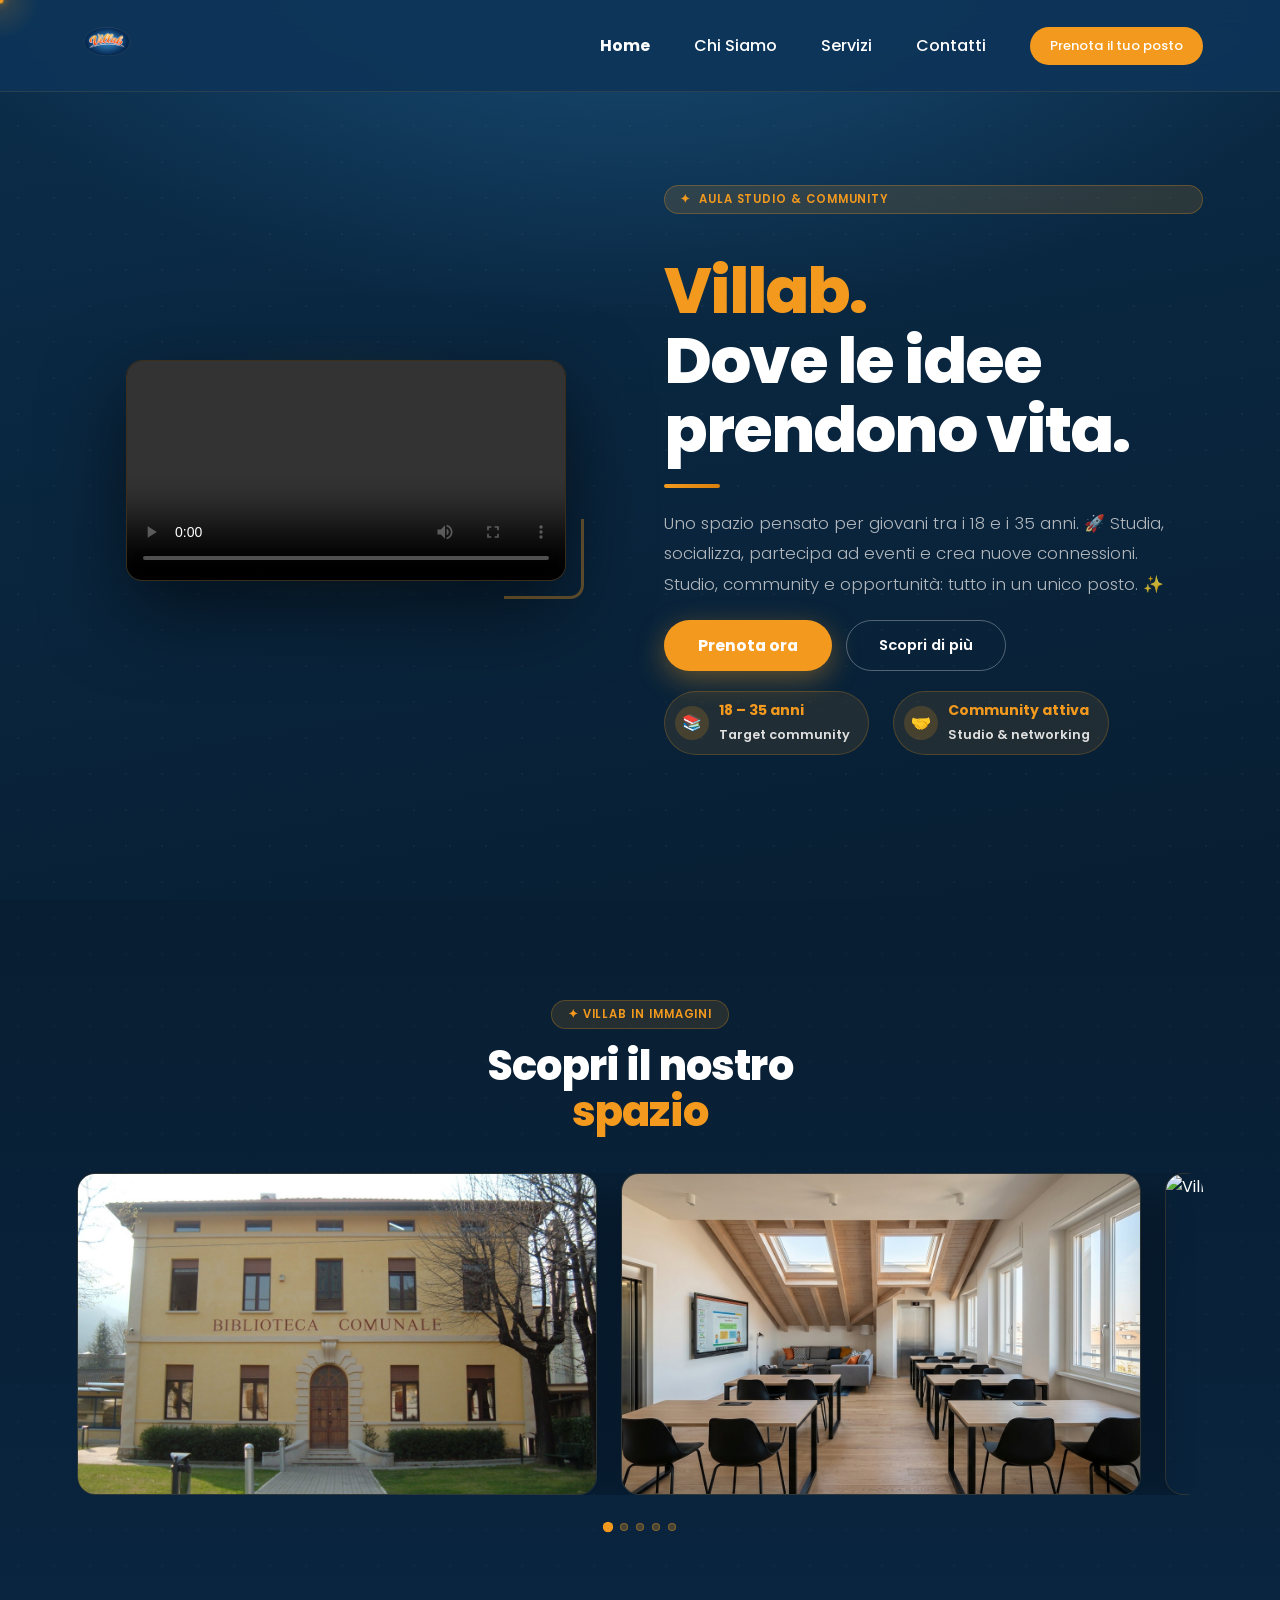
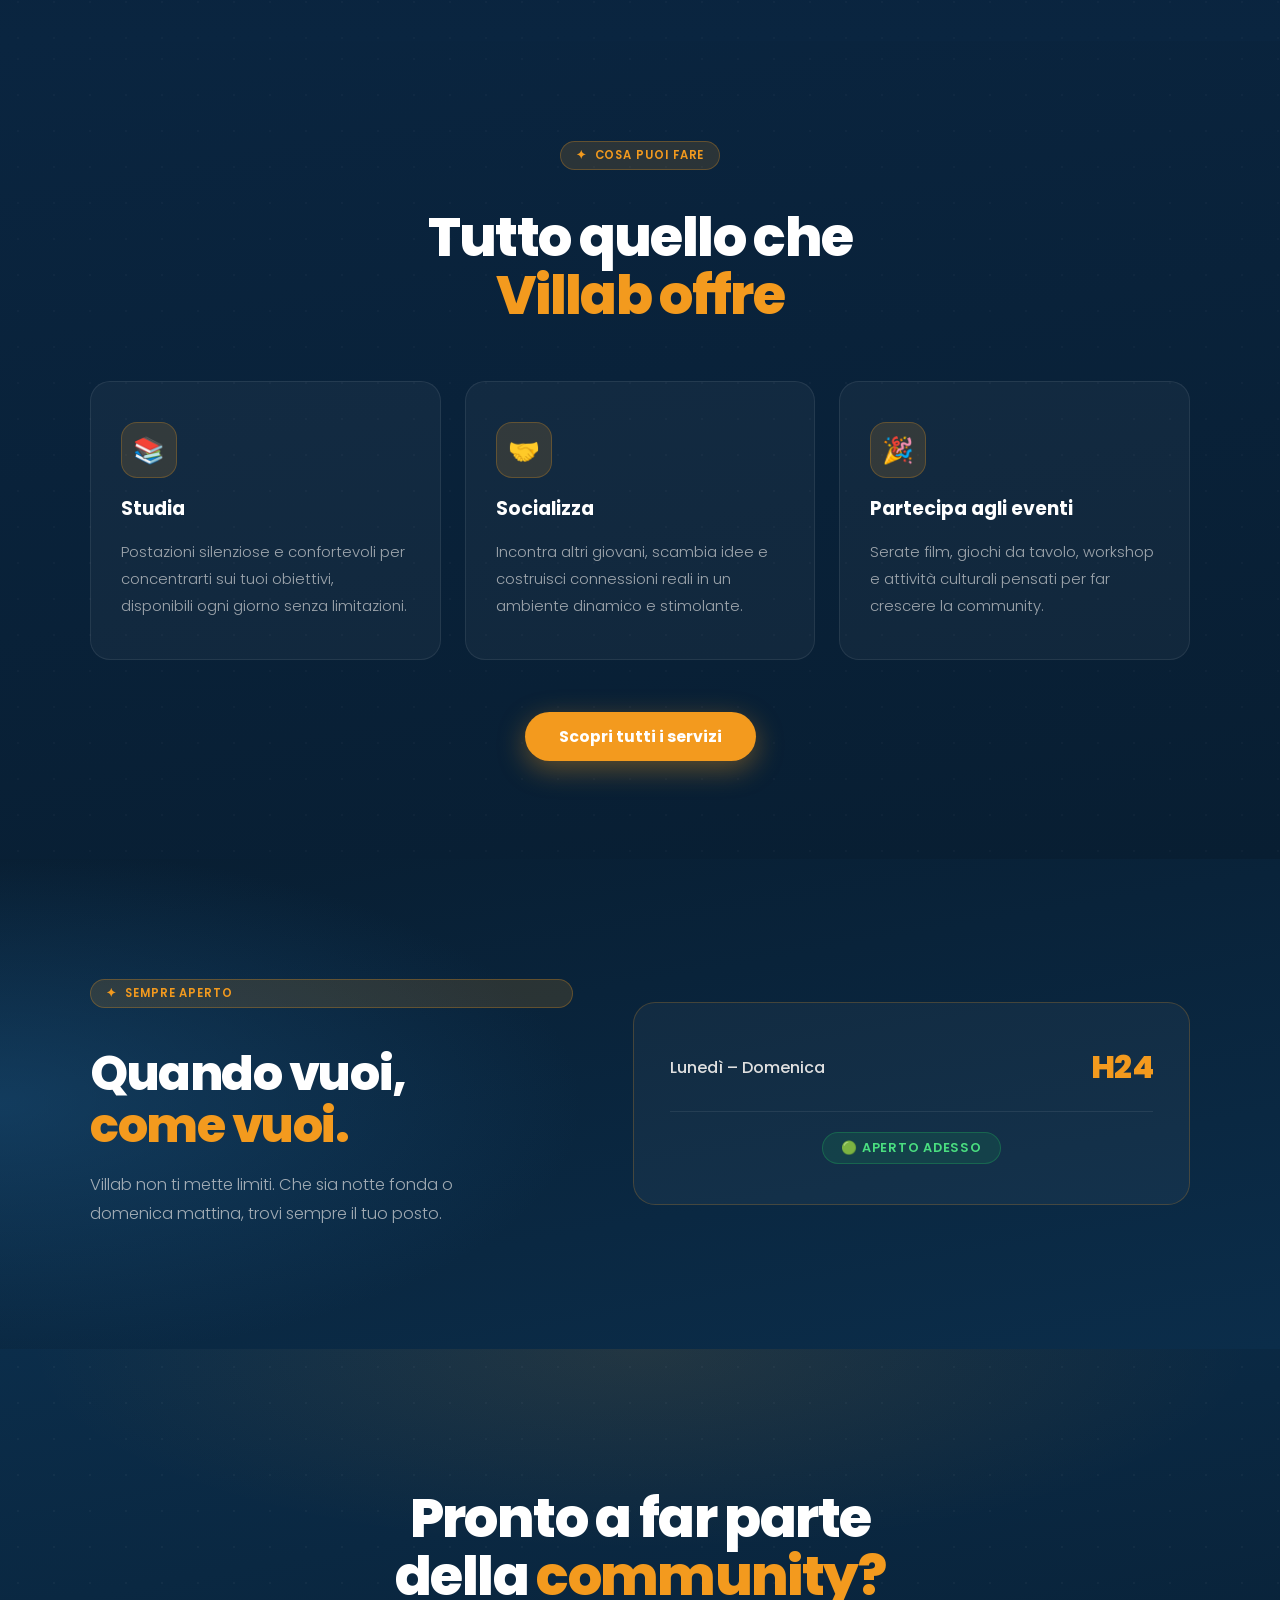
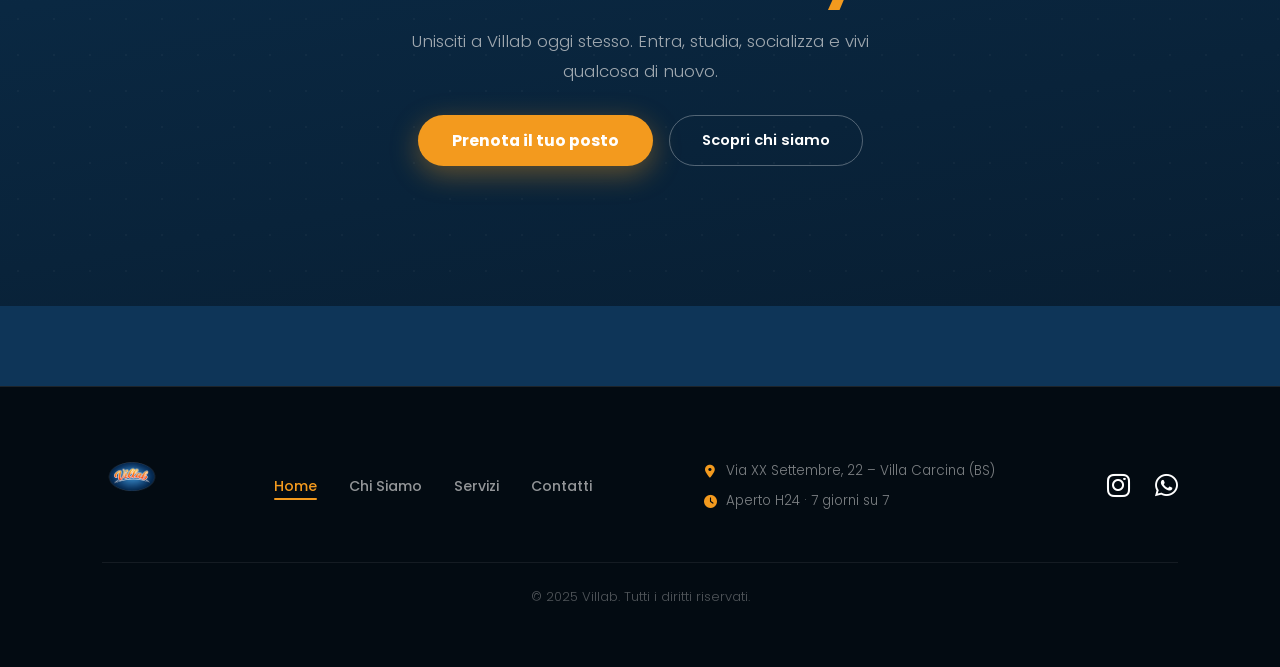
==== Index.html @ 6ddb0825 "Add files via upload" ====
<!DOCTYPE html>
<html lang="it">
<head>
  <meta charset="UTF-8" />
  <meta name="viewport" content="width=device-width, initial-scale=1.0" />
  <title>Villab – Dove le idee prendono vita</title>
  <link rel="preconnect" href="https://fonts.googleapis.com" />
  <link rel="preconnect" href="https://fonts.gstatic.com" crossorigin />
  <link href="https://fonts.googleapis.com/css2?family=Poppins:wght@300;400;500;600;700;800&display=swap" rel="stylesheet" />
  <link rel="icon" type="image/png" href="images/logo.png" />
  <link rel="stylesheet" href="css/styleWeb.css">
  <link rel="stylesheet" href="https://cdnjs.cloudflare.com/ajax/libs/font-awesome/6.5.0/css/all.min.css" />
</head>

<body>
  <!-- Cursore personalizzato -->
  <div class="cursor-ring" id="cursorRing"></div>
  <div class="cursor-dot" id="cursorDot"></div>

  <!-- ========== NAVIGAZIONE ========== -->
  <nav>
    <a href="#">
      <img src="images/logo.png" alt="Villab Logo" class="nav-logo" />
    </a>

    <!-- Hamburger (mobile) -->
    <button class="hamburger" id="hamburger" aria-label="Apri menu">
      <span></span>
      <span></span>
      <span></span>
    </button>

    <!-- Menu desktop + mobile -->
    <div class="nav-menu" id="nav-menu">
      <a href="IndexHome.html" class="nav-active">Home</a>
      <a href="chiSiamoWeb.html">Chi Siamo</a>
      <a href="serviziWeb.html">Servizi</a>
      <a href="ContattiWeb.html">Contatti</a>
      <a href="ContattiWeb.html" class="nav-cta">Prenota il tuo posto</a>
    </div>
  </nav>

  <!-- ========== HERO SPLIT 50/50 ========== -->
  <section class="hero-split">
    <!-- Sfondo -->
    <div class="hero-split-bg"></div>
    <div class="hero-split-dots"></div>

    <!-- Colonna SINISTRA – Video Avatar -->
    <div class="hero-col-img">
      <div class="avatar-wrap">
        <video
          src="video/avatar-quasi-definitivo.mp4"
          autoplay
          loop
          playsinline
          controls
          aria-label="Video avatar Villab"
          style="max-height: 420px; width: 100%; object-fit: contain; border-radius: 16px;"
        ></video>
      </div>
    </div>

    <!-- Colonna DESTRA – Testo -->
    <div class="hero-col-text">

      <!-- Badge -->
      <span class="hero-badge">
        <span>✦</span> Aula Studio &amp; Community
      </span>

      <!-- Titolo -->
      <h1><em>Villab.</em><br>Dove le idee<br>prendono vita.</h1>

      <!-- Divider arancione -->
      <div class="divider"></div>

      <!-- Testo descrittivo -->
      <p class="hero-desc">
        Uno spazio pensato per giovani tra i 18 e i 35 anni. 🚀 Studia, socializza, partecipa ad eventi e crea nuove connessioni. Studio, community e opportunità: tutto in un unico posto. ✨
      </p>

      <!-- CTA Buttons -->
      <div class="hero-btns">
        <a href="ContattiWeb.html" class="btn-main">Prenota ora</a>
        <a href="chiSiamoWeb.html" class="btn-ghost">Scopri di più</a>
      </div>

      <!-- Pillole statistiche -->
      <div class="hero-stats">
        <div class="stat-pill">
          <div class="sp-icon">📚</div>
          <div>
            <strong>18 – 35 anni</strong>
            <span>Target community</span>
          </div>
        </div>
        <div class="stat-pill">
          <div class="sp-icon">🤝</div>
          <div>
            <strong>Community attiva</strong>
            <span>Studio &amp; networking</span>
          </div>
        </div>
      </div>

    </div><!-- /hero-col-text -->
  </section>

  <!-- ========== CAROSELLO IMMAGINI ========== -->
  <section class="carousel-section" id="carousel-section">
    <div class="carousel-label">
      <span>✦ Villab in immagini</span>
      <h2>Scopri il nostro<br><em>spazio</em></h2>
    </div>

    <div class="carousel-viewport" id="carouselViewport">
      <div class="carousel-track" id="carouselTrack">
        <!-- Le slide vengono duplicate via JS per lo scroll infinito -->
        <div class="carousel-slide"><img src="images/Home1.jpg" alt="Villab – spazio 1" /></div>
        <div class="carousel-slide"><img src="images/Home2.png" alt="Villab – spazio 2" /></div>
        <div class="carousel-slide"><img src="images/home3.png" alt="Villab – spazio 3" /></div>
        <div class="carousel-slide"><img src="images/ChiSiamo2.png" alt="Villab – community" /></div>
        <div class="carousel-slide"><img src="images/ChiSiamo3.png" alt="Villab – accesso" /></div>
      </div>
    </div>

    <div class="carousel-dots" id="carouselDots"></div>
  </section>

  <!-- ========== SERVIZI PREVIEW ========== -->
  <section class="services-section" id="servizi">
    <div class="services-bg"></div>
    <div class="services-dots"></div>

    <div class="services-inner">

      <div class="services-header reveal">
        <span class="hero-badge"><span>✦</span> Cosa puoi fare</span>
        <h2>Tutto quello che<br><em>Villab offre</em></h2>
      </div>

      <div class="services-grid">

        <div class="service-card reveal">
          <div class="sc-icon">📚</div>
          <h3>Studia</h3>
          <p>Postazioni silenziose e confortevoli per concentrarti sui tuoi obiettivi, disponibili ogni giorno senza limitazioni.</p>
        </div>

        <div class="service-card reveal">
          <div class="sc-icon">🤝</div>
          <h3>Socializza</h3>
          <p>Incontra altri giovani, scambia idee e costruisci connessioni reali in un ambiente dinamico e stimolante.</p>
        </div>

        <div class="service-card reveal">
          <div class="sc-icon">🎉</div>
          <h3>Partecipa agli eventi</h3>
          <p>Serate film, giochi da tavolo, workshop e attività culturali pensati per far crescere la community.</p>
        </div>

      </div>

      <div class="services-cta reveal">
        <a href="serviziWeb.html" class="btn-main">Scopri tutti i servizi</a>
      </div>

    </div>
  </section>

  <!-- ========== ORARI ========== -->
  <section class="orari-section" id="orari">
    <div class="orari-bg"></div>
    <div class="orari-inner">

      <div class="orari-text reveal">
        <span class="hero-badge"><span>✦</span> Sempre aperto</span>
        <h2>Quando vuoi,<br><em>come vuoi.</em></h2>
        <p>Villab non ti mette limiti. Che sia notte fonda o domenica mattina, trovi sempre il tuo posto.</p>
      </div>

      <div class="orari-card reveal">
        <div class="orari-row">
          <span class="orari-day">Lunedì – Domenica</span>
          <span class="orari-time">H24</span>
        </div>
        <div class="orari-divider"></div>
        <div class="orari-badge-wrap">
          <span class="orari-open-badge">🟢 Aperto adesso</span>
        </div>
      </div>

    </div>
  </section>

  <!-- ========== CTA CENTRALE ========== -->
  <section class="cta-section">
    <div class="cta-bg"></div>
    <div class="cta-dots"></div>
    <div class="cta-inner reveal">
      <h2>Pronto a far parte<br>della <em>community?</em></h2>
      <p>Unisciti a Villab oggi stesso. Entra, studia, socializza e vivi qualcosa di nuovo.</p>
      <div class="cta-btns">
        <a href="ContattiWeb.html" class="btn-main">Prenota il tuo posto</a>
        <a href="chiSiamoWeb.html" class="btn-ghost">Scopri chi siamo</a>
      </div>
    </div>
  </section>

  <!-- ========== FOOTER ========== -->
  <footer>
    <div class="footer-container">
      <a href="IndexHome.html">
        <img src="images/logo.png" alt="Villab Logo" class="footer-logo" />
      </a>

      <div class="footer-nav">
        <a href="IndexHome.html" class="footer-nav-active">Home</a>
        <a href="chiSiamoWeb.html">Chi Siamo</a>
        <a href="ServiziWeb.html">Servizi</a>
        <a href="ContattiWeb.html">Contatti</a>
      </div>

      <div class="footer-info">
        <div class="footer-info-item">
          <i class="fas fa-map-marker-alt"></i>
          <span>Via XX Settembre, 22 – Villa Carcina (BS)</span>
        </div>
        <div class="footer-info-item">
          <i class="fas fa-clock"></i>
          <span>Aperto H24 · 7 giorni su 7</span>
        </div>
      </div>

      <div class="footer-icons">
        <a href="https://www.instagram.com/villab_villacarcina?utm_source=ig_web_button_share_sheet&igsh=ZDNlZDc0MzIxNw==" target="_blank" rel="noopener" aria-label="Seguici su Instagram">
          <i class="fab fa-instagram"></i>
        </a>
        <a href="https://wa.me/393206966688" target="_blank" rel="noopener" aria-label="Scrivici su WhatsApp">
          <i class="fab fa-whatsapp"></i>
        </a>
      </div>
    </div>

    <div class="footer-bottom">
      <p>© 2025 Villab. Tutti i diritti riservati.</p>
    </div>
  </footer>

  <!-- ========== SCRIPTS ========== -->
  <script>
    /* ---- Hamburger ---- */
    const hamburger = document.getElementById('hamburger');
    const navMenu   = document.getElementById('nav-menu');

    hamburger.addEventListener('click', () => {
      hamburger.classList.toggle('open');
      navMenu.classList.toggle('open');
    });

    navMenu.querySelectorAll('a').forEach(link => {
      link.addEventListener('click', () => {
        hamburger.classList.remove('open');
        navMenu.classList.remove('open');
      });
    });

    /* ---- Carosello automatico (scroll infinito) ---- */
    (function () {
      const track     = document.getElementById('carouselTrack');
      const viewport  = document.getElementById('carouselViewport');
      const dotsWrap  = document.getElementById('carouselDots');

      const origSlides = Array.from(track.children);
      const total      = origSlides.length;
      const GAP        = 24; // px, deve corrispondere al gap CSS

      /* Crea i dot originali */
      origSlides.forEach((_, i) => {
        const d = document.createElement('button');
        d.className = 'carousel-dot' + (i === 0 ? ' active' : '');
        d.setAttribute('aria-label', 'Vai alla slide ' + (i + 1));
        d.addEventListener('click', () => goTo(i));
        dotsWrap.appendChild(d);
      });

      /* Duplica le slide (clone) per loop infinito */
      origSlides.forEach(s => {
        const clone = s.cloneNode(true);
        clone.setAttribute('aria-hidden', 'true');
        track.appendChild(clone);
      });

      let slideW      = 0;
      let currentIdx  = 0;
      let offset      = 0;
      let autoTimer   = null;
      let isTransitioning = false;

      function measureSlide() {
        slideW = origSlides[0].offsetWidth + GAP;
      }

      function updateDots(idx) {
        dotsWrap.querySelectorAll('.carousel-dot').forEach((d, i) => {
          d.classList.toggle('active', i === idx % total);
        });
      }

      function goTo(idx, animate = true) {
        if (isTransitioning) return;
        currentIdx = idx;
        offset     = currentIdx * slideW;

        if (animate) {
          isTransitioning = true;
          track.style.transition = 'transform .55s cubic-bezier(.4,0,.2,1)';
        } else {
          track.style.transition = 'none';
        }

        track.style.transform = `translateX(-${offset}px)`;
        updateDots(currentIdx);
      }

      track.addEventListener('transitionend', () => {
        isTransitioning = false;
        /* Se siamo oltre le slide originali → torna all'inizio senza animazione */
        if (currentIdx >= total) {
          currentIdx = currentIdx % total;
          goTo(currentIdx, false);
        }
      });

      function next() {
        goTo(currentIdx + 1);
      }

      function startAuto() {
        clearInterval(autoTimer);
        autoTimer = setInterval(next, 3200);
      }

      /* Pausa al hover */
      viewport.addEventListener('mouseenter', () => clearInterval(autoTimer));
      viewport.addEventListener('mouseleave', startAuto);

      /* Touch swipe */
      let touchStartX = 0;
      viewport.addEventListener('touchstart', e => { touchStartX = e.touches[0].clientX; }, { passive: true });
      viewport.addEventListener('touchend',   e => {
        const dx = e.changedTouches[0].clientX - touchStartX;
        if (Math.abs(dx) > 40) dx < 0 ? next() : goTo(Math.max(0, currentIdx - 1));
        startAuto();
      });

      /* Init */
      function init() {
        measureSlide();
        goTo(0, false);
        startAuto();
      }

      window.addEventListener('resize', () => { measureSlide(); goTo(currentIdx, false); });
      window.addEventListener('load', init);
    })();
    /* ---- Scroll Reveal ---- */
    (function () {
      const revealEls = document.querySelectorAll('.reveal');
      const observer  = new IntersectionObserver((entries) => {
        entries.forEach(e => {
          if (e.isIntersecting) {
            e.target.classList.add('revealed');
            observer.unobserve(e.target);
          }
        });
      }, { threshold: 0.12 });
      revealEls.forEach(el => observer.observe(el));
    })();
  </script>

  <script>
    /* ---- Cursore Spotlight ---- */
    (function () {
      const ring = document.getElementById('cursorRing');
      const dot  = document.getElementById('cursorDot');
      if (!ring || !dot) return;
      let mouseX = 0, mouseY = 0;
      let ringX  = 0, ringY  = 0;
      /* Il punto segue istantaneamente, l'alone segue con inerzia */
      document.addEventListener('mousemove', function(e) {
        mouseX = e.clientX;
        mouseY = e.clientY;
        dot.style.left = mouseX + 'px';
        dot.style.top  = mouseY + 'px';
      });
      /* Velocità bassa (0.07) = alone molto morbido e cinematografico */
      function animateRing() {
        ringX += (mouseX - ringX) * 0.07;
        ringY += (mouseY - ringY) * 0.07;
        ring.style.left = ringX + 'px';
        ring.style.top  = ringY + 'px';
        requestAnimationFrame(animateRing);
      }
      animateRing();
      /* Hover su elementi interattivi */
      var hoverEls = document.querySelectorAll('a, button, .btn-main, .btn-ghost, .service-card, .stat-pill, .ct-faq-btn, .sv-item-card, .cs-card, .orari-card, .ct-channel-card');
      hoverEls.forEach(function(el) {
        el.addEventListener('mouseenter', function() {
          ring.classList.add('is-hovering');
          dot.classList.add('is-hovering');
        });
        el.addEventListener('mouseleave', function() {
          ring.classList.remove('is-hovering');
          dot.classList.remove('is-hovering');
        });
      });
    })();
  </script>
</body>
</html>
---- css/styleWeb.css ----
/* ================================================================== */
/* VILLAB – CSS COMPLETO                                              */
/* Contiene: style_ai2.css (base) + stili Hero Split Home Page        */
/* ================================================================== */


/* ================================================================== */
/* 1. VARIABILI & RESET                                               */
/* ================================================================== */

:root {
  --primary-blue:       #0E3558;
  --light-blue:         #1E5A89;
  --villab-orange:      #F39A1E;
  --villab-orange-dark: #D97F0D;
  --white:              #ffffff;
  --text-gray:          #e0e0e0;
}

*, *::before, *::after {
  box-sizing: border-box;
  margin: 0;
  padding: 0;
}

a,
a:link,
a:visited,
a:hover,
a:active,
a:focus {
  color: inherit;
  text-decoration: none;
}

html {
  scroll-behavior: smooth;
}

body {
  font-family: "Poppins", sans-serif;
  background: var(--primary-blue);
  color: var(--white);
  overflow-x: hidden;
}


/* ================================================================== */
/* 2. NAVIGAZIONE                                                      */
/* ================================================================== */

nav {
  position: fixed;
  top: 0;
  left: 0;
  right: 0;
  z-index: 100;
  display: flex;
  align-items: center;
  justify-content: space-between;
  padding: 12px 6%;
  background: rgba(14, 53, 88, 0.92);
  backdrop-filter: blur(16px);
  border-bottom: 1px solid rgba(243, 154, 30, 0.12);
}

.nav-logo {
  height: 60px;
  object-fit: contain;
}

/* Menu (desktop) */
.nav-menu {
  display: flex;
  gap: 44px;
  align-items: center;
}

.nav-menu a,
.nav-menu a:link,
.nav-menu a:visited,
.nav-menu a:hover,
.nav-menu a:active,
.nav-menu a:focus {
  text-decoration: none !important;
  color: #ffffff !important;
  font-weight: 500;
}

.nav-cta {
  background: var(--villab-orange);
  color: var(--primary-blue);
  font-family: "Poppins", sans-serif;
  font-weight: 700;
  font-size: .82rem;
  padding: 9px 20px;
  border-radius: 50px;
  text-decoration: none;
  transition: background .2s, transform .2s;
}

.nav-cta:hover {
  background: var(--villab-orange-dark);
  transform: translateY(-1px);
}

/* Hamburger button (nascosto su desktop) */
.hamburger {
  display: none;
  background: none;
  border: none;
  cursor: pointer;
  flex-direction: column;
  gap: 5px;
  padding: 0;
}

.hamburger span {
  width: 26px;
  height: 3px;
  background: white;
  border-radius: 2px;
  transition: transform 0.3s, opacity 0.3s;
}


/* ================================================================== */
/* 3. HERO – VERSIONE ORIGINALE (centrata, usata in altre pagine)     */
/* ================================================================== */

.hero {
  min-height: 100vh;
  display: flex;
  flex-direction: column;
  align-items: center;
  justify-content: center;
  text-align: center;
  padding: 100px 6% 60px;
  position: relative;
  overflow: hidden;
}

.hero-bg {
  position: absolute;
  inset: 0;
  background:
    radial-gradient(ellipse 90% 70% at 50% -10%, rgba(30, 90, 137, 0.8) 0%, transparent 65%),
    linear-gradient(170deg, #0b2d4a 0%, #081e32 100%);
  z-index: 0;
}

.hero-dots {
  position: absolute;
  inset: 0;
  background-image: radial-gradient(rgba(255, 255, 255, 0.03) 1px, transparent 1px);
  background-size: 36px 36px;
  z-index: 0;
}

.hero-content {
  position: relative;
  z-index: 2;
  max-width: 820px;
  width: 100%;
}

.logo-hero {
  width: 150px;
  height: 150px;
  object-fit: contain;
  margin-bottom: 28px;
  filter: drop-shadow(0 6px 24px rgba(243, 154, 30, 0.5));
  animation: logoPop .7s cubic-bezier(.34, 1.56, .64, 1) both;
}

@keyframes logoPop {
  from { opacity: 0; transform: scale(0.7) translateY(16px); }
  to   { opacity: 1; transform: scale(1) translateY(0); }
}

.hero-badge {
  display: inline-flex;
  align-items: center;
  gap: 8px;
  background: rgba(243, 154, 30, 0.14);
  border: 1px solid rgba(243, 154, 30, 0.28);
  color: var(--villab-orange);
  font-size: .72rem;
  font-weight: 600;
  padding: 5px 15px;
  border-radius: 50px;
  margin-bottom: 22px;
  letter-spacing: .08em;
  text-transform: uppercase;
  animation: fadeUp .6s ease .15s both;
}

.hero h1 {
  font-family: "Poppins", sans-serif;
  font-size: clamp(2.2rem, 5.5vw, 4rem);
  font-weight: 800;
  line-height: 1.1;
  margin-bottom: 18px;
  animation: fadeUp .6s ease .25s both;
  letter-spacing: -.02em;
}

.hero h1 em {
  font-style: normal;
  color: var(--villab-orange);
}

.hero-sub {
  font-size: clamp(.92rem, 1.8vw, 1.15rem);
  color: var(--text-gray);
  margin-bottom: 12px;
  font-weight: 300;
  animation: fadeUp .6s ease .35s both;
}

.hero-desc {
  font-size: .95rem;
  color: rgba(224, 224, 224, 0.68);
  max-width: 500px;
  margin: 0 auto 32px;
  line-height: 1.78;
  animation: fadeUp .6s ease .45s both;
}

.hero-btns {
  display: flex;
  gap: 14px;
  justify-content: center;
  flex-wrap: wrap;
  margin-bottom: 40px;
  animation: fadeUp .6s ease .55s both;
}

.hero-img-wrap {
  position: relative;
  z-index: 2;
  width: 100%;
  max-width: 420px;
  margin: 40px auto 0;
  animation: fadeUp .6s ease .65s both;
}

.hero-img-wrap img {
  width: 70%;
  max-width: 480px;
  display: block;
  margin: 0 auto;
  border-radius: 18px;
  box-shadow: 0 24px 70px rgba(0, 0, 0, 0.55);
  border: 1px solid rgba(243, 154, 30, 0.18);
}

.hero-img-glow {
  position: absolute;
  inset: -24px;
  background: radial-gradient(ellipse at center, rgba(243, 154, 30, 0.15) 0%, transparent 70%);
  border-radius: 30px;
  z-index: -1;
}


/* ================================================================== */
/* 4. HERO SPLIT 50/50 – HOME PAGE                                    */
/* ================================================================== */

.hero-split {
  min-height: 100vh;
  display: flex;
  align-items: center;
  padding: 100px 6% 60px;
  position: relative;
  overflow: hidden;
  gap: 48px;
}

/* Sfondo */
.hero-split-bg {
  position: absolute;
  inset: 0;
  background:
    radial-gradient(ellipse 90% 70% at 50% -10%, rgba(30, 90, 137, 0.8) 0%, transparent 65%),
    linear-gradient(170deg, #0b2d4a 0%, #081e32 100%);
  z-index: 0;
}

.hero-split-dots {
  position: absolute;
  inset: 0;
  background-image: radial-gradient(rgba(255, 255, 255, 0.03) 1px, transparent 1px);
  background-size: 36px 36px;
  z-index: 0;
}

/* ---- Colonna immagine (sinistra) ---- */
.hero-col-img {
  position: relative;
  z-index: 2;
  flex: 1 1 0;
  display: flex;
  align-items: center;
  justify-content: center;
  animation: fadeUp .7s ease .2s both;
}

.hero-col-img-inner {
  position: relative;
  width: 100%;
  max-width: 440px;
}

.hero-col-img-inner img {
  width: 100%;
  border-radius: 22px;
  box-shadow: 0 28px 80px rgba(0, 0, 0, 0.55);
  border: 1px solid rgba(243, 154, 30, 0.2);
  display: block;
}

/* Alone arancione dietro l'immagine */
.hero-col-img-inner::before {
  content: "";
  position: absolute;
  inset: -30px;
  background: radial-gradient(ellipse at center, rgba(243, 154, 30, 0.13) 0%, transparent 70%);
  border-radius: 40px;
  z-index: -1;
}

/* Decorazione geometrica angolo */
.hero-col-img-inner::after {
  content: "";
  position: absolute;
  bottom: -18px;
  right: -18px;
  width: 80px;
  height: 80px;
  border-right: 3px solid rgba(243, 154, 30, 0.35);
  border-bottom: 3px solid rgba(243, 154, 30, 0.35);
  border-radius: 0 0 14px 0;
}

/* ---- Colonna testo (destra) ---- */
.hero-col-text {
  position: relative;
  z-index: 2;
  flex: 1 1 0;
  display: flex;
  flex-direction: column;
  justify-content: center;
  gap: 20px;
}

.hero-col-text .hero-badge {
  animation: fadeUp .6s ease .3s both;
}

.hero-col-text h1 {
  font-family: "Poppins", sans-serif;
  font-size: clamp(2.8rem, 5vw, 4.2rem);
  font-weight: 800;
  line-height: 1.08;
  letter-spacing: -.03em;
  margin: 0;
  animation: fadeUp .6s ease .4s both;
}

.hero-col-text h1 em {
  font-style: normal;
  color: var(--villab-orange);
}

.hero-col-text .divider {
  width: 56px;
  height: 4px;
  background: linear-gradient(90deg, var(--villab-orange), var(--villab-orange-dark));
  border-radius: 4px;
  animation: fadeUp .6s ease .5s both;
}

.hero-col-text .hero-desc {
  font-size: clamp(.92rem, 1.5vw, 1.05rem);
  color: rgba(224, 224, 224, 0.78);
  line-height: 1.82;
  font-weight: 300;
  max-width: 520px;
  margin: 0;
  animation: fadeUp .6s ease .55s both;
}

.hero-col-text .hero-btns {
  justify-content: flex-start;
  margin: 0;
  animation: fadeUp .6s ease .65s both;
}

/* ---- Pill statistiche ---- */
.hero-stats {
  display: flex;
  gap: 24px;
  flex-wrap: wrap;
  animation: fadeUp .6s ease .75s both;
}

.stat-pill {
  display: flex;
  align-items: center;
  gap: 10px;
  background: rgba(243, 154, 30, 0.1);
  border: 1px solid rgba(243, 154, 30, 0.22);
  border-radius: 50px;
  padding: 8px 18px 8px 10px;
}

.stat-pill .sp-icon {
  width: 34px;
  height: 34px;
  background: rgba(243, 154, 30, 0.18);
  border-radius: 50%;
  display: flex;
  align-items: center;
  justify-content: center;
  font-size: 1rem;
}

.stat-pill span {
  font-size: .8rem;
  font-weight: 600;
  color: var(--text-gray);
}

.stat-pill strong {
  display: block;
  font-size: .88rem;
  color: var(--villab-orange);
  font-weight: 700;
}


/* ================================================================== */
/* 5. BUTTONS                                                          */
/* ================================================================== */

.btn-main {
  background: var(--villab-orange);
  color: var(--primary-blue);
  font-family: "Poppins", sans-serif;
  font-weight: 700;
  font-size: .98rem;
  padding: 14px 34px;
  border-radius: 50px;
  text-decoration: none;
  transition: background .2s, transform .2s, box-shadow .2s;
  box-shadow: 0 8px 28px rgba(243, 154, 30, 0.38);
}

.btn-main:hover {
  background: var(--villab-orange-dark);
  transform: translateY(-2px);
  box-shadow: 0 14px 40px rgba(243, 154, 30, 0.5);
}

.btn-ghost {
  background: transparent;
  color: var(--white);
  font-family: "Poppins", sans-serif;
  font-weight: 600;
  font-size: .92rem;
  padding: 14px 32px;
  border-radius: 50px;
  border: 1.5px solid rgba(255, 255, 255, 0.30);
  text-decoration: none;
  transition: background .25s, border-color .25s, color .25s, transform .2s, box-shadow .25s;
}

.btn-ghost:hover {
  background: rgba(243, 154, 30, 0.12);
  border-color: var(--villab-orange);
  color: var(--villab-orange);
  transform: translateY(-2px);
  box-shadow: 0 8px 24px rgba(243, 154, 30, 0.18);
}

.btn-email {
  display: inline-flex;
  align-items: center;
  gap: 11px;
  background: var(--villab-orange);
  color: var(--primary-blue);
  font-family: "Poppins", sans-serif;
  font-weight: 700;
  font-size: 1rem;
  padding: 16px 36px;
  border-radius: 50px;
  text-decoration: none;
  box-shadow: 0 8px 30px rgba(243, 154, 30, 0.35);
  transition: background .2s, transform .2s, box-shadow .2s;
}

.btn-email:hover {
  background: var(--villab-orange-dark);
  transform: translateY(-2px);
  box-shadow: 0 14px 42px rgba(243, 154, 30, 0.5);
}


/* ================================================================== */
/* 6. TIPOGRAFIA SEZIONI                                               */
/* ================================================================== */

.s-label {
  display: inline-block;
  font-family: "Poppins", sans-serif;
  font-size: .7rem;
  letter-spacing: .18em;
  font-weight: 600;
  color: var(--villab-orange);
  text-transform: uppercase;
  margin-bottom: 14px;
}

.s-title {
  font-family: "Poppins", sans-serif;
  font-size: clamp(1.85rem, 3.8vw, 2.9rem);
  font-weight: 800;
  line-height: 1.18;
  margin-bottom: 20px;
  letter-spacing: -.01em;
}

.s-title em {
  font-style: normal;
  color: var(--villab-orange);
}


/* ================================================================== */
/* 7. SEZIONE PROBLEMA                                                 */
/* ================================================================== */

.problema {
  background: linear-gradient(180deg, #081e32 0%, #0a2540 100%);
  padding: 50px 6% 60px;
  text-align: center;
}

.prob-intro {
  font-size: 1.05rem;
  color: var(--text-gray);
  max-width: 580px;
  margin: 0 auto 52px;
  line-height: 1.85;
  font-weight: 300;
}

.prob-grid {
  display: grid;
  grid-template-columns: repeat(auto-fit, minmax(210px, 1fr));
  gap: 18px;
  max-width: 980px;
  margin: 0 auto;
}

.prob-card {
  background: rgba(30, 90, 137, 0.13);
  border: 1px solid rgba(255, 255, 255, 0.06);
  border-radius: 18px;
  padding: 28px 22px;
  text-align: left;
  transition: transform .25s, border-color .25s, background .25s;
}

.prob-card:hover {
  transform: translateY(-5px);
  border-color: rgba(243, 154, 30, 0.28);
  background: rgba(30, 90, 137, 0.22);
}

.prob-card .ic {
  font-size: 1.9rem;
  margin-bottom: 14px;
}

.prob-card h3 {
  font-family: "Poppins", sans-serif;
  font-size: .94rem;
  font-weight: 700;
  margin-bottom: 8px;
}

.prob-card p {
  font-size: .86rem;
  color: rgba(224, 224, 224, 0.65);
  line-height: 1.68;
  font-weight: 300;
}


/* ================================================================== */
/* 8. SEZIONE SOLUZIONE                                                */
/* ================================================================== */

.soluzione {
  background: var(--primary-blue);
  padding: 70px 6%;
  text-align: center;
}

.sol-intro {
  font-size: 1.02rem;
  color: var(--text-gray);
  max-width: 540px;
  margin: 0 auto;
  line-height: 1.82;
  font-weight: 300;
}

.sol-grid {
  display: grid;
  grid-template-columns: repeat(auto-fit, minmax(230px, 1fr));
  gap: 22px;
  max-width: 980px;
  margin: 52px auto 0;
}

.sol-card {
  background: linear-gradient(140deg, rgba(30, 90, 137, 0.28), rgba(14, 53, 88, 0.45));
  border: 1px solid rgba(243, 154, 30, 0.15);
  border-radius: 22px;
  padding: 36px 26px;
  transition: transform .25s, box-shadow .25s;
  position: relative;
  overflow: hidden;
  text-align: left;
}

.sol-card::after {
  content: "";
  position: absolute;
  top: 0;
  left: 0;
  right: 0;
  height: 3px;
  background: linear-gradient(90deg, var(--villab-orange), var(--villab-orange-dark));
  transform: scaleX(0);
  transform-origin: left;
  transition: transform .3s;
}

.sol-card:hover {
  transform: translateY(-7px);
  box-shadow: 0 24px 56px rgba(0, 0, 0, 0.32);
}

.sol-card:hover::after {
  transform: scaleX(1);
}

.sol-ic {
  font-size: 2.2rem;
  margin-bottom: 14px;
  display: block;
}

.sol-card h3 {
  font-family: "Poppins", sans-serif;
  font-size: 1rem;
  font-weight: 700;
  margin-bottom: 10px;
}

.sol-card p {
  font-size: .86rem;
  color: rgba(224, 224, 224, 0.7);
  line-height: 1.7;
  font-weight: 300;
}


/* ================================================================== */
/* 9. FAQ                                                              */
/* ================================================================== */

.faq {
  background: linear-gradient(180deg, #0a2540, #081e32);
  padding: 70px 6%;
}

.faq-wrap {
  max-width: 700px;
  margin: 0 auto;
}

.faq-hd {
  text-align: center;
  margin-bottom: 50px;
}

.faq-list {
  display: flex;
  flex-direction: column;
  gap: 14px;
}

.faq-item {
  background: rgba(30, 90, 137, 0.16);
  border: 1px solid rgba(255, 255, 255, 0.06);
  border-radius: 16px;
  overflow: hidden;
  transition: border-color .2s;
}

.faq-item:hover {
  border-color: rgba(243, 154, 30, 0.26);
}

.faq-btn {
  width: 100%;
  background: none;
  border: none;
  color: var(--white);
  cursor: pointer;
  padding: 20px 22px;
  text-align: left;
  display: flex;
  align-items: center;
  justify-content: space-between;
  gap: 14px;
  font-family: "Poppins", sans-serif;
  font-size: .94rem;
  font-weight: 700;
  transition: color .2s;
}

.faq-btn:hover {
  color: var(--villab-orange);
}

.faq-icon {
  width: 26px;
  height: 26px;
  flex-shrink: 0;
  background: rgba(243, 154, 30, 0.14);
  border-radius: 50%;
  display: flex;
  align-items: center;
  justify-content: center;
  color: var(--villab-orange);
  font-size: 1rem;
  transition: transform .3s, background .2s;
}

.faq-item.open .faq-icon {
  transform: rotate(45deg);
  background: rgba(243, 154, 30, 0.28);
}

.faq-ans {
  max-height: 0;
  overflow: hidden;
  transition: max-height .35s ease, padding .3s;
  padding: 0 22px;
  font-size: .9rem;
  color: rgba(224, 224, 224, 0.75);
  line-height: 1.75;
  font-weight: 300;
}

.faq-item.open .faq-ans {
  max-height: 180px;
  padding: 0 22px 20px;
}


/* ================================================================== */
/* 10. CTA FINALE                                                      */
/* ================================================================== */

.cta-fin {
  padding: 80px 6%;
  text-align: center;
  background: var(--primary-blue);
  position: relative;
  overflow: hidden;
}

.cta-fin::before {
  content: "";
  position: absolute;
  inset: 0;
  background: radial-gradient(ellipse 65% 65% at 50% 50%, rgba(243, 154, 30, 0.1) 0%, transparent 70%);
}

.cta-fin-wrap {
  position: relative;
  z-index: 2;
  max-width: 660px;
  margin: 0 auto;
}

.cta-fin h2 {
  font-family: "Poppins", sans-serif;
  font-size: clamp(1.9rem, 4.5vw, 3.1rem);
  font-weight: 800;
  line-height: 1.14;
  margin-bottom: 18px;
  letter-spacing: -.01em;
}

.cta-fin h2 em {
  font-style: normal;
  color: var(--villab-orange);
}

.cta-fin p {
  font-size: 1rem;
  color: var(--text-gray);
  line-height: 1.78;
  max-width: 460px;
  margin: 0 auto 40px;
  font-weight: 300;
}

.cta-fin-btns {
  display: flex;
  gap: 16px;
  justify-content: center;
  flex-wrap: wrap;
}


/* ================================================================== */
/* 11. EMAIL / NEWSLETTER                                              */
/* ================================================================== */

.email-sec {
  background: linear-gradient(180deg, #050d16, #071929);
  padding: 60px 6%;
  text-align: center;
}

.email-card {
  max-width: 580px;
  margin: 0 auto;
  background: rgba(30, 90, 137, 0.17);
  border: 1px solid rgba(243, 154, 30, 0.22);
  border-radius: 26px;
  padding: 52px 40px;
  position: relative;
  overflow: hidden;
}

.email-card::before {
  content: "";
  position: absolute;
  top: 0;
  left: 0;
  right: 0;
  height: 3px;
  background: linear-gradient(90deg, var(--villab-orange), var(--villab-orange-dark));
}

.email-card h2 {
  font-family: "Poppins", sans-serif;
  font-size: clamp(1.55rem, 2.8vw, 2.2rem);
  font-weight: 800;
  margin-bottom: 14px;
  line-height: 1.22;
  letter-spacing: -.01em;
}

.email-card h2 em {
  font-style: normal;
  color: var(--villab-orange);
}

.email-card p {
  font-size: .96rem;
  color: var(--text-gray);
  line-height: 1.8;
  margin-bottom: 34px;
  font-weight: 300;
}

.email-hint {
  margin-top: 18px;
  font-size: .78rem;
  color: rgba(224, 224, 224, 0.32);
  letter-spacing: .06em;
}


/* ================================================================== */
/* 12. FORM CONTATTI                                                   */
/* ================================================================== */

.contact-form {
  display: flex;
  flex-direction: column;
  align-items: center;
  gap: 18px;
  width: 100%;
  max-width: 420px;
  margin: 0 auto;
}

.contact-form input,
.contact-form textarea {
  width: 100%;
  background: rgba(14, 53, 88, 0.6);
  border: 1px solid rgba(243, 154, 30, 0.35);
  border-radius: 14px;
  padding: 14px 16px;
  font-family: "Poppins", sans-serif;
  font-size: .95rem;
  color: var(--white);
  outline: none;
  transition: border-color .2s, box-shadow .2s;
}

.contact-form input::placeholder,
.contact-form textarea::placeholder {
  color: rgba(224, 224, 224, 0.4);
}

.contact-form input:focus,
.contact-form textarea:focus {
  border-color: var(--villab-orange);
  box-shadow: 0 0 0 3px rgba(243, 154, 30, 0.15);
}

.contact-form textarea {
  min-height: 130px;
  resize: vertical;
}

.contact-form button {
  margin-top: 6px;
  width: 100%;
  max-width: 280px;
  border: none;
  cursor: pointer;
}


/* ================================================================== */
/* 13. FOOTER                                                          */
/* ================================================================== */

footer {
  background: #030b12;
  padding: 36px 6%;
  text-align: center;
  border-top: 1px solid rgba(255, 255, 255, 0.05);
}

footer img {
  height: 40px;
  margin-bottom: 12px;
  object-fit: contain;
}

footer p {
  font-size: .78rem;
  color: rgba(224, 224, 224, 0.28);
  font-weight: 300;
}

.social-links a:hover {
  opacity: 0.8;
  transition: 0.2s ease;
}

/* ---- Icone social footer ---- */
.footer-social {
  display: flex;
  justify-content: center;
  gap: 18px;
  margin: 16px 0 10px;
}

.footer-social a {
  display: flex;
  align-items: center;
  justify-content: center;
  width: 44px;
  height: 44px;
  border-radius: 50%;
  background: rgba(255, 255, 255, 0.06);
  border: 1px solid rgba(255, 255, 255, 0.1);
  color: rgba(224, 224, 224, 0.7);
  transition: background .22s, color .22s, transform .22s, border-color .22s;
}

.footer-social a svg {
  width: 20px;
  height: 20px;
}

.footer-social a:hover {
  background: var(--villab-orange);
  border-color: var(--villab-orange);
  color: var(--primary-blue);
  transform: translateY(-3px);
}


/* ================================================================== */
/* 14. ANIMAZIONI & REVEAL                                             */
/* ================================================================== */

.reveal {
  opacity: 0;
  transform: translateY(26px);
  transition: opacity .65s ease, transform .65s ease;
}

.reveal.on {
  opacity: 1;
  transform: none;
}

.reveal-d1 { transition-delay: .1s; }
.reveal-d2 { transition-delay: .2s; }
.reveal-d3 { transition-delay: .3s; }
.reveal-d4 { transition-delay: .4s; }

@keyframes fadeUp {
  from { opacity: 0; transform: translateY(20px); }
  to   { opacity: 1; transform: none; }
}


/* ================================================================== */
/* 15. RESPONSIVE                                                      */
/* ================================================================== */

/* ---- Desktop grandi ---- */
@media (min-width: 1200px) {
  .hero-content  { max-width: 1000px; }
  .hero-img-wrap { max-width: 800px; }
  .prob-grid     { grid-template-columns: repeat(4, 1fr); }
  .sol-grid      { grid-template-columns: repeat(4, 1fr); }
}

/* ---- Laptop ---- */
@media (max-width: 1200px) {
  .hero          { padding: 120px 6% 80px; }
  .hero-img-wrap { max-width: 650px; }
}

/* ---- Tablet ---- */
@media (max-width: 1024px) {
  nav            { padding: 12px 5%; }
  .hero          { padding: 120px 5% 80px; }
  .hero-img-wrap { max-width: 600px; margin: auto; }
  .prob-grid     { grid-template-columns: repeat(2, 1fr); }
  .sol-grid      { grid-template-columns: repeat(2, 1fr); }
}

/* ---- Hero split: stacked su tablet ---- */
@media (max-width: 900px) {
  .hero-split {
    flex-direction: column-reverse;
    padding-top: 110px;
    text-align: center;
    gap: 36px;
  }

  .hero-col-img-inner {
    max-width: 340px;
    margin: 0 auto;
  }

  .hero-col-text .divider  { margin: 0 auto; }
  .hero-col-text .hero-desc { margin: 0 auto; }
  .hero-col-text .hero-btns { justify-content: center; }
  .hero-stats               { justify-content: center; }
}

/* ---- Smartphone ---- */
@media (max-width: 768px) {
  nav {
    padding: 12px 5%;
  }

  .hamburger {
    display: flex;
  }

  .nav-menu {
    position: absolute;
    top: 72px;
    left: 0;
    right: 0;
    background: var(--primary-blue);
    flex-direction: column;
    gap: 30px;
    padding: 44px 0;
    align-items: center;
    transform: translateY(-200%);
    transition: transform 0.35s ease;
    box-shadow: 0 10px 20px rgba(0, 0, 0, 0.3);
  }

  .nav-menu.open {
    transform: translateY(0);
  }

  .nav-menu a {
    font-size: 1.1rem;
  }

  .hamburger.open span:nth-child(1) { transform: rotate(45deg)  translate(5px, 5px); }
  .hamburger.open span:nth-child(2) { opacity: 0; }
  .hamburger.open span:nth-child(3) { transform: rotate(-45deg) translate(7px, -6px); }

  .hero           { padding: 140px 5% 80px; }
  .hero h1        { font-size: 2rem; }
  .hero-btns      { flex-direction: column; align-items: center; }
  .hero-img-wrap  { max-width: 100%; }
  .prob-grid,
  .sol-grid       { grid-template-columns: 1fr; }
  .cta-fin-btns   { flex-direction: column; gap: 14px; }
  .email-card     { padding: 40px 24px; }
  .btn-main,
  .btn-ghost      { width: 100%; max-width: 320px; }
}

/* ---- Telefoni piccoli ---- */
@media (max-width: 640px) {
  .hero           { padding-top: 90px; }
  .logo-hero      { width: 120px; height: 120px; }
  .hero-btns,
  .cta-fin-btns   { flex-direction: column; align-items: center; }
  .email-card     { padding: 34px 20px; }
}

@media (max-width: 480px) {
  .hero-split     { padding: 100px 5% 50px; gap: 28px; }
  .hero-col-img-inner { max-width: 280px; }
  .hero-col-text h1   { font-size: 2.2rem; }
  .stat-pill span     { font-size: .74rem; }

  .hero           { padding: 130px 5% 60px; }
  .hero h1        { font-size: 1.7rem; }
  .hero-desc      { font-size: .9rem; }
  .logo-hero      { width: 110px; height: 110px; }
  .btn-email      { width: 100%; max-width: 280px; }
  .email-card     { padding: 30px 18px; }
}


/* ================================================================== */
/* 16. AVATAR VIDEO                                                    */
/* ================================================================== */

.avatar-wrap {
  position: relative;
  z-index: 2;
  width: 100%;
  max-width: 440px;
  margin: 0 auto;
  animation: fadeUp .7s ease .2s both;
}

.avatar-wrap video {
  width: 100%;
  border-radius: 22px;
  box-shadow: 0 28px 80px rgba(0, 0, 0, 0.55);
  border: 1px solid rgba(243, 154, 30, 0.22);
  display: block;
  background: #040f1c;
}

/* Alone arancione */
.avatar-wrap::before {
  content: "";
  position: absolute;
  inset: -30px;
  background: radial-gradient(ellipse at center, rgba(243, 154, 30, 0.13) 0%, transparent 70%);
  border-radius: 40px;
  z-index: -1;
}

/* Angolo decorativo */
.avatar-wrap::after {
  content: "";
  position: absolute;
  bottom: -18px;
  right: -18px;
  width: 80px;
  height: 80px;
  border-right: 3px solid rgba(243, 154, 30, 0.35);
  border-bottom: 3px solid rgba(243, 154, 30, 0.35);
  border-radius: 0 0 14px 0;
}


/* ================================================================== */
/* 17. CAROSELLO IMMAGINI                                              */
/* ================================================================== */

.carousel-section {
  padding: 100px 6% 110px;
  background: linear-gradient(180deg, #081e32 0%, #0a2540 100%);
  position: relative;
  overflow: hidden;
}

.carousel-section::before {
  content: "";
  position: absolute;
  inset: 0;
  background-image: radial-gradient(rgba(255, 255, 255, 0.025) 1px, transparent 1px);
  background-size: 36px 36px;
  pointer-events: none;
}

.carousel-label {
  text-align: center;
  margin-bottom: 38px;
}

.carousel-label span {
  display: inline-flex;
  align-items: center;
  gap: 8px;
  background: rgba(243, 154, 30, 0.12);
  border: 1px solid rgba(243, 154, 30, 0.26);
  color: var(--villab-orange);
  font-size: .72rem;
  font-weight: 600;
  padding: 5px 16px;
  border-radius: 50px;
  letter-spacing: .08em;
  text-transform: uppercase;
  margin-bottom: 14px;
}

.carousel-label h2 {
  font-size: clamp(1.6rem, 3.5vw, 2.6rem);
  font-weight: 800;
  letter-spacing: -.02em;
  line-height: 1.1;
}

.carousel-label h2 em {
  font-style: normal;
  color: var(--villab-orange);
}

.carousel-viewport {
  overflow: hidden;
  border-radius: 18px;
  position: relative;
}

.carousel-track {
  display: flex;
  gap: 24px;
  will-change: transform;
}

.carousel-slide {
  flex-shrink: 0;
  width: 520px;
  max-width: 90vw;
  border-radius: 18px;
  overflow: hidden;
  border: 1px solid rgba(243, 154, 30, 0.16);
  box-shadow: 0 16px 50px rgba(0, 0, 0, 0.45);
  transition: transform .3s ease, box-shadow .3s ease;
}

.carousel-slide:hover {
  transform: translateY(-4px);
  box-shadow: 0 24px 70px rgba(243, 154, 30, 0.2);
}

.carousel-slide img {
  width: 100%;
  height: 320px;
  object-fit: cover;
  display: block;
}

.carousel-dots {
  display: flex;
  justify-content: center;
  gap: 8px;
  margin-top: 28px;
}

.carousel-dot {
  width: 8px;
  height: 8px;
  border-radius: 50%;
  background: rgba(243, 154, 30, 0.25);
  border: 1px solid rgba(243, 154, 30, 0.4);
  cursor: pointer;
  transition: background .25s, transform .25s;
}

.carousel-dot.active {
  background: var(--villab-orange);
  transform: scale(1.3);
}

@media (max-width: 768px) {
  .carousel-slide     { width: 82vw; }
  .carousel-slide img { height: 220px; }
}
/* ================================================================== */
/* PAGINA CHI SIAMO                                                   */
/* ================================================================== */

/* Voce menu attiva */
.nav-active {
  color: var(--villab-orange) !important;
  font-weight: 700 !important;
}

/* ---- Hero Title ---- */
.cs-hero {
  position: relative;
  display: flex;
  align-items: center;
  justify-content: center;
  text-align: center;
  padding: 160px 6% 100px;
  overflow: hidden;
}

.cs-hero-bg {
  position: absolute;
  inset: 0;
  background:
    radial-gradient(ellipse 90% 70% at 50% -10%, rgba(30, 90, 137, 0.85) 0%, transparent 65%),
    linear-gradient(170deg, #0b2d4a 0%, #081e32 100%);
  z-index: 0;
}

.cs-hero-dots {
  position: absolute;
  inset: 0;
  background-image: radial-gradient(rgba(255,255,255,0.03) 1px, transparent 1px);
  background-size: 36px 36px;
  z-index: 0;
}

.cs-hero-content {
  position: relative;
  z-index: 2;
  display: flex;
  flex-direction: column;
  align-items: center;
  gap: 16px;
}

.cs-hero-content h1 {
  font-family: "Poppins", sans-serif;
  font-size: clamp(2.8rem, 6vw, 5rem);
  font-weight: 800;
  line-height: 1.05;
  letter-spacing: -.03em;
  margin: 0;
  animation: fadeUp .6s ease .2s both;
}

.cs-hero-content h1 em {
  font-style: normal;
  color: var(--villab-orange);
}

.cs-hero-divider {
  width: 64px;
  height: 4px;
  background: linear-gradient(90deg, var(--villab-orange), var(--villab-orange-dark));
  border-radius: 4px;
  animation: fadeUp .6s ease .35s both;
}

.cs-hero-sub {
  font-size: clamp(.92rem, 1.6vw, 1.1rem);
  color: rgba(224,224,224,0.72);
  font-weight: 300;
  animation: fadeUp .6s ease .45s both;
}

/* ---- Sezioni 50/50 ---- */
.chi-siamo-main {
  padding-top: 0;
}

.cs-section {
  width: 100%;
  padding: 80px 8%;
}

.cs-section--bg {
  background: linear-gradient(170deg, #0b2d4a 0%, #081e32 100%);
  position: relative;
}

.cs-section--bg::before {
  content: "";
  position: absolute;
  inset: 0;
  background-image: radial-gradient(rgba(255,255,255,0.025) 1px, transparent 1px);
  background-size: 36px 36px;
  pointer-events: none;
}

.cs-section--alt {
  background: linear-gradient(170deg, #081e32 0%, #0a2540 100%);
  position: relative;
}

.cs-section--alt::before {
  content: "";
  position: absolute;
  inset: 0;
  background-image: radial-gradient(rgba(255,255,255,0.02) 1px, transparent 1px);
  background-size: 36px 36px;
  pointer-events: none;
}

.cs-section-inner {
  position: relative;
  z-index: 1;
  display: flex;
  align-items: center;
  gap: 56px;
  max-width: 1200px;
  margin: 0 auto;
}

/* Colonne 50/50 */
.cs-col {
  flex: 1 1 0;
  min-width: 0;
}

/* ---- Colonna card ---- */
.cs-col--cards {
  display: flex;
  flex-direction: column;
  gap: 20px;
  animation: fadeUp .7s ease .1s both;
}

.cs-card {
  background: rgba(255, 255, 255, 0.04);
  border: 1px solid rgba(243, 154, 30, 0.2);
  border-radius: 16px;
  padding: 22px 24px;
  display: flex;
  align-items: flex-start;
  gap: 16px;
  backdrop-filter: blur(8px);
  transition: background .25s, transform .25s, box-shadow .25s;
}

.cs-card:hover {
  background: rgba(243, 154, 30, 0.07);
  transform: translateX(4px);
  box-shadow: 0 8px 32px rgba(243, 154, 30, 0.12);
}

.cs-card-icon {
  font-size: 1.5rem;
  flex-shrink: 0;
  width: 44px;
  height: 44px;
  background: rgba(243, 154, 30, 0.12);
  border-radius: 10px;
  display: flex;
  align-items: center;
  justify-content: center;
  border: 1px solid rgba(243, 154, 30, 0.2);
}

.cs-card p {
  font-family: "Poppins", sans-serif;
  font-size: clamp(.88rem, 1.2vw, 1rem);
  line-height: 1.8;
  color: rgba(224, 224, 224, 0.85);
  font-weight: 300;
  margin: 0;
  padding-top: 2px;
}

/* ---- Colonna immagine ---- */
.cs-col--img {
  display: flex;
  align-items: center;
  justify-content: center;
  animation: fadeUp .7s ease .25s both;
}

.cs-img-wrap {
  position: relative;
  width: 100%;
  max-width: 520px;
}

.cs-img-wrap img {
  width: 100%;
  border-radius: 18px;
  box-shadow: 0 24px 70px rgba(0,0,0,0.5);
  border: 1px solid rgba(243, 154, 30, 0.18);
  display: block;
  object-fit: cover;
}

.cs-img-wrap::before {
  content: "";
  position: absolute;
  inset: -28px;
  background: radial-gradient(ellipse at center, rgba(243,154,30,0.12) 0%, transparent 70%);
  border-radius: 36px;
  z-index: -1;
}

.cs-img-wrap::after {
  content: "";
  position: absolute;
  bottom: -16px;
  right: -16px;
  width: 70px;
  height: 70px;
  border-right: 3px solid rgba(243,154,30,0.35);
  border-bottom: 3px solid rgba(243,154,30,0.35);
  border-radius: 0 0 12px 0;
}

/* ---- Responsive Chi Siamo ---- */
@media (max-width: 900px) {
  .cs-section-inner {
    flex-direction: column;
    gap: 40px;
  }
  .cs-col--img { order: -1; }
  .cs-img-wrap { max-width: 420px; }
  .cs-hero { padding: 140px 6% 80px; }
}

@media (max-width: 600px) {
  .cs-section { padding: 60px 6%; }
  .cs-img-wrap { max-width: 100%; }
  .cs-card p   { font-size: .88rem; }
  .cs-hero     { padding: 130px 5% 70px; }
  .cs-hero-content h1 { font-size: 2.4rem; }
}


/* ---- Sezione Dove Siamo ---- */
.cs-map-section {
  position: relative;
  padding: 80px 8% 90px;
  overflow: hidden;
}

.cs-map-section-bg {
  position: absolute;
  inset: 0;
  background: linear-gradient(170deg, #0a2540 0%, #0b2d4a 100%);
  z-index: 0;
}

.cs-map-section-dots {
  position: absolute;
  inset: 0;
  background-image: radial-gradient(rgba(255,255,255,0.025) 1px, transparent 1px);
  background-size: 36px 36px;
  z-index: 0;
  pointer-events: none;
}

.cs-map-inner {
  position: relative;
  z-index: 1;
  max-width: 1000px;
  margin: 0 auto;
  display: flex;
  flex-direction: column;
  align-items: center;
  gap: 40px;
}

.cs-map-header {
  display: flex;
  flex-direction: column;
  align-items: center;
  gap: 14px;
  text-align: center;
  animation: fadeUp .6s ease .1s both;
}

.cs-map-header h2 {
  font-family: "Poppins", sans-serif;
  font-size: clamp(2rem, 4vw, 3rem);
  font-weight: 800;
  letter-spacing: -.03em;
  line-height: 1.05;
  margin: 0;
}

.cs-map-header h2 em {
  font-style: normal;
  color: var(--villab-orange);
}

.cs-map-wrap {
  width: 100%;
  border-radius: 20px;
  overflow: hidden;
  border: 1px solid rgba(243,154,30,0.22);
  box-shadow: 0 24px 70px rgba(0,0,0,0.5);
  animation: fadeUp .7s ease .25s both;
}

@media (max-width: 600px) {
  .cs-map-section { padding: 60px 6% 70px; }
  .cs-map-wrap iframe { height: 280px; }
}



/* ================================================================== */
/* SERVIZI PREVIEW                                                     */
/* ================================================================== */

.services-section {
  position: relative;
  padding: 100px 6% 110px;
  overflow: hidden;
}

.services-bg {
  position: absolute;
  inset: 0;
  background: linear-gradient(170deg, #0a2540 0%, #081e32 100%);
  z-index: 0;
}

.services-dots {
  position: absolute;
  inset: 0;
  background-image: radial-gradient(rgba(255,255,255,0.025) 1px, transparent 1px);
  background-size: 36px 36px;
  z-index: 0;
  pointer-events: none;
}

.services-inner {
  position: relative;
  z-index: 1;
  max-width: 1100px;
  margin: 0 auto;
  display: flex;
  flex-direction: column;
  align-items: center;
  gap: 56px;
}

.services-header {
  display: flex;
  flex-direction: column;
  align-items: center;
  gap: 16px;
  text-align: center;
}

.services-header h2 {
  font-family: "Poppins", sans-serif;
  font-size: clamp(2.2rem, 4.5vw, 3.4rem);
  font-weight: 800;
  line-height: 1.08;
  letter-spacing: -.03em;
  margin: 0;
}

.services-header h2 em {
  font-style: normal;
  color: var(--villab-orange);
}

.services-grid {
  display: grid;
  grid-template-columns: repeat(3, 1fr);
  gap: 24px;
  width: 100%;
}

.service-card {
  background: rgba(255,255,255,0.04);
  border: 1px solid rgba(255,255,255,0.08);
  border-radius: 20px;
  padding: 40px 30px;
  display: flex;
  flex-direction: column;
  gap: 16px;
  transition: border-color .3s, background .3s, transform .3s;
}

.service-card:hover {
  border-color: rgba(243,154,30,0.35);
  background: rgba(243,154,30,0.05);
  transform: translateY(-4px);
}

.sc-icon {
  width: 56px;
  height: 56px;
  background: rgba(243,154,30,0.14);
  border: 1px solid rgba(243,154,30,0.25);
  border-radius: 16px;
  display: flex;
  align-items: center;
  justify-content: center;
  font-size: 1.6rem;
}

.service-card h3 {
  font-family: "Poppins", sans-serif;
  font-size: 1.18rem;
  font-weight: 700;
  color: var(--white);
  margin: 0;
}

.service-card p {
  font-size: .93rem;
  color: rgba(224,224,224,0.68);
  font-weight: 300;
  line-height: 1.8;
  margin: 0;
}

.services-cta {
  margin-top: 8px;
}

.service-card.reveal {
  opacity: 0;
  transform: translateY(28px);
  transition: opacity .55s ease, transform .55s ease, border-color .3s, background .3s;
}

.service-card.reveal.revealed {
  opacity: 1;
  transform: translateY(0);
}

.service-card:nth-child(1) { transition-delay: .05s; }
.service-card:nth-child(2) { transition-delay: .15s; }
.service-card:nth-child(3) { transition-delay: .25s; }

@media (max-width: 900px) {
  .services-grid { grid-template-columns: 1fr; max-width: 480px; margin: 0 auto; }
}

@media (max-width: 600px) {
  .services-section { padding: 80px 5% 90px; }
  .service-card { padding: 30px 22px; }
}


/* ================================================================== */
/* ORARI                                                               */
/* ================================================================== */

.orari-section {
  position: relative;
  padding: 120px 6%;
  overflow: hidden;
}

.orari-bg {
  position: absolute;
  inset: 0;
  background:
    radial-gradient(ellipse 70% 80% at 0% 50%, rgba(30,90,137,0.45) 0%, transparent 65%),
    linear-gradient(170deg, #081e32 0%, #0b2d4a 100%);
  z-index: 0;
}

.orari-inner {
  position: relative;
  z-index: 1;
  max-width: 1100px;
  margin: 0 auto;
  display: flex;
  align-items: center;
  gap: 60px;
}

.orari-text {
  flex: 1 1 0;
  display: flex;
  flex-direction: column;
  gap: 18px;
}

.orari-text h2 {
  font-family: "Poppins", sans-serif;
  font-size: clamp(2rem, 4vw, 3rem);
  font-weight: 800;
  line-height: 1.08;
  letter-spacing: -.03em;
  margin: 0;
}

.orari-text h2 em {
  font-style: normal;
  color: var(--villab-orange);
}

.orari-text p {
  font-size: clamp(.92rem, 1.4vw, 1.02rem);
  color: rgba(224,224,224,0.7);
  font-weight: 300;
  line-height: 1.8;
  max-width: 400px;
  margin: 0;
}

.orari-card {
  flex: 1 1 0;
  background: rgba(255,255,255,0.04);
  border: 1px solid rgba(243,154,30,0.22);
  border-radius: 22px;
  padding: 40px 36px;
  display: flex;
  flex-direction: column;
  gap: 20px;
}

.orari-row {
  display: flex;
  align-items: center;
  justify-content: space-between;
  gap: 16px;
}

.orari-day {
  font-size: 1rem;
  font-weight: 500;
  color: var(--text-gray);
}

.orari-time {
  font-family: "Poppins", sans-serif;
  font-size: 2rem;
  font-weight: 800;
  color: var(--villab-orange);
  letter-spacing: -.02em;
}

.orari-divider {
  height: 1px;
  background: rgba(255,255,255,0.08);
}

.orari-badge-wrap {
  display: flex;
  justify-content: center;
}

.orari-open-badge {
  display: inline-flex;
  align-items: center;
  gap: 8px;
  background: rgba(34,197,94,0.12);
  border: 1px solid rgba(34,197,94,0.28);
  color: #4ade80;
  font-size: .8rem;
  font-weight: 600;
  padding: 6px 18px;
  border-radius: 50px;
  letter-spacing: .06em;
  text-transform: uppercase;
}

@media (max-width: 900px) {
  .orari-inner { flex-direction: column; gap: 40px; }
  .orari-card  { width: 100%; max-width: 480px; }
}

@media (max-width: 600px) {
  .orari-section { padding: 70px 5%; }
  .orari-card    { padding: 28px 22px; }
  .orari-time    { font-size: 1.6rem; }
}


/* ================================================================== */
/* CTA CENTRALE                                                        */
/* ================================================================== */

.cta-section {
  position: relative;
  padding: 140px 6%;
  text-align: center;
  overflow: hidden;
}

.cta-bg {
  position: absolute;
  inset: 0;
  background:
    radial-gradient(ellipse 80% 60% at 50% 0%, rgba(243,154,30,0.1) 0%, transparent 60%),
    linear-gradient(170deg, #0b2d4a 0%, #081e32 100%);
  z-index: 0;
}

.cta-dots {
  position: absolute;
  inset: 0;
  background-image: radial-gradient(rgba(255,255,255,0.03) 1px, transparent 1px);
  background-size: 36px 36px;
  z-index: 0;
}

.cta-inner {
  position: relative;
  z-index: 2;
  display: flex;
  flex-direction: column;
  align-items: center;
  gap: 20px;
  max-width: 660px;
  margin: 0 auto;
}

.cta-inner h2 {
  font-family: "Poppins", sans-serif;
  font-size: clamp(2.2rem, 4.5vw, 3.4rem);
  font-weight: 800;
  line-height: 1.08;
  letter-spacing: -.03em;
  margin: 0;
}

.cta-inner h2 em {
  font-style: normal;
  color: var(--villab-orange);
}

.cta-inner p {
  font-size: clamp(.92rem, 1.4vw, 1.05rem);
  color: rgba(224,224,224,0.7);
  font-weight: 300;
  line-height: 1.8;
  max-width: 480px;
  margin: 0;
}

.cta-btns {
  display: flex;
  gap: 16px;
  flex-wrap: wrap;
  justify-content: center;
  margin-top: 8px;
}

@media (max-width: 600px) {
  .cta-section { padding: 80px 5%; }
  .cta-btns    { flex-direction: column; align-items: center; }
}


/* ================================================================== */
/* FAQ SECTION                                                         */
/* ================================================================== */

.faq-section {
  position: relative;
  padding: 100px 6% 110px;
  overflow: hidden;
}

.faq-bg {
  position: absolute;
  inset: 0;
  background:
    radial-gradient(ellipse 80% 60% at 50% 100%, rgba(30, 90, 137, 0.55) 0%, transparent 65%),
    linear-gradient(170deg, #081e32 0%, #0a2540 100%);
  z-index: 0;
}

.faq-dots {
  position: absolute;
  inset: 0;
  background-image: radial-gradient(rgba(255, 255, 255, 0.025) 1px, transparent 1px);
  background-size: 36px 36px;
  z-index: 0;
  pointer-events: none;
}

.faq-inner {
  position: relative;
  z-index: 1;
  max-width: 1200px;
  margin: 0 auto;
  display: flex;
  flex-direction: column;
  gap: 56px;
}

.faq-header {
  display: flex;
  flex-direction: column;
  align-items: center;
  gap: 16px;
  text-align: center;
}

.faq-header h2 {
  font-family: "Poppins", sans-serif;
  font-size: clamp(2.2rem, 4.5vw, 3.4rem);
  font-weight: 800;
  line-height: 1.08;
  letter-spacing: -.03em;
  margin: 0;
}

.faq-header h2 em {
  font-style: normal;
  color: var(--villab-orange);
}

.faq-subtitle {
  font-size: clamp(.9rem, 1.4vw, 1rem);
  color: rgba(224, 224, 224, 0.65);
  font-weight: 300;
  line-height: 1.75;
  max-width: 480px;
  margin: 0;
}

.faq-grid {
  display: grid;
  grid-template-columns: 1fr 1fr;
  gap: 12px 24px;
  align-items: start;
}

.faq-col {
  display: flex;
  flex-direction: column;
  gap: 12px;
}

.faq-item {
  background: rgba(255, 255, 255, 0.04);
  border: 1px solid rgba(255, 255, 255, 0.08);
  border-radius: 16px;
  overflow: hidden;
  transition: border-color .3s, background .3s;
}

.faq-item:hover {
  border-color: rgba(243, 154, 30, 0.25);
  background: rgba(255, 255, 255, 0.06);
}

.faq-item.open {
  border-color: rgba(243, 154, 30, 0.38);
  background: rgba(243, 154, 30, 0.05);
}

.faq-question {
  width: 100%;
  display: flex;
  align-items: center;
  justify-content: space-between;
  gap: 16px;
  padding: 22px 26px;
  background: none;
  border: none;
  cursor: pointer;
  color: var(--white);
  font-family: "Poppins", sans-serif;
  font-size: clamp(.92rem, 1.4vw, 1.04rem);
  font-weight: 600;
  text-align: left;
  line-height: 1.4;
  transition: color .25s;
}

.faq-item.open .faq-question {
  color: var(--villab-orange);
}

.faq-icon {
  flex-shrink: 0;
  width: 28px;
  height: 28px;
  display: flex;
  align-items: center;
  justify-content: center;
  background: rgba(243, 154, 30, 0.12);
  border: 1px solid rgba(243, 154, 30, 0.25);
  border-radius: 50%;
  transition: background .3s, transform .4s cubic-bezier(.34, 1.56, .64, 1);
}

.faq-icon svg {
  width: 14px;
  height: 14px;
  stroke: var(--villab-orange);
  transition: transform .4s cubic-bezier(.34, 1.56, .64, 1);
}

.faq-item.open .faq-icon {
  background: rgba(243, 154, 30, 0.22);
}

.faq-item.open .faq-icon svg {
  transform: rotate(180deg);
}

.faq-answer {
  max-height: 0;
  overflow: hidden;
  transition: max-height .48s cubic-bezier(.4, 0, .2, 1);
}

.faq-answer p {
  padding: 0 26px 22px;
  font-size: clamp(.88rem, 1.3vw, .97rem);
  color: rgba(224, 224, 224, 0.72);
  font-weight: 300;
  line-height: 1.85;
  margin: 0;
}

.faq-item.reveal {
  opacity: 0;
  transform: translateY(24px);
  transition: opacity .55s ease, transform .55s ease, border-color .3s, background .3s;
}

.faq-item.reveal.revealed {
  opacity: 1;
  transform: translateY(0);
}

.faq-item:nth-child(1)  { transition-delay: .04s; }
.faq-item:nth-child(2)  { transition-delay: .09s; }
.faq-item:nth-child(3)  { transition-delay: .14s; }
.faq-item:nth-child(4)  { transition-delay: .19s; }
.faq-item:nth-child(5)  { transition-delay: .24s; }
.faq-item:nth-child(6)  { transition-delay: .29s; }
.faq-item:nth-child(7)  { transition-delay: .34s; }
.faq-item:nth-child(8)  { transition-delay: .39s; }
.faq-item:nth-child(9)  { transition-delay: .44s; }
.faq-item:nth-child(10) { transition-delay: .49s; }

@media (max-width: 900px) {
  .faq-grid { grid-template-columns: 1fr; }
}

@media (max-width: 768px) {
  .faq-section { padding: 80px 5% 90px; }
  .faq-question { padding: 18px 20px; font-size: .94rem; }
  .faq-answer p { padding: 0 20px 18px; }
}

@media (max-width: 480px) {
  .faq-section { padding: 70px 5% 80px; }
  .faq-question { padding: 16px 18px; }
  .faq-answer p { padding: 0 18px 16px; }
}


footer{
padding:60px 8%;
border-top:1px solid rgba(255,255,255,0.1);
margin-top:80px;
}

.footer-container{
display:flex;
justify-content:space-between;
align-items:center;
flex-wrap:wrap;
gap:30px;
}

.footer-logo{
height:60px;
}

.footer-icons{
display:flex;
gap:25px;
font-size:26px;
}

.footer-icons a{
color:white;
transition: color .2s, transform .2s;
}

.footer-icons a:hover {
  color: var(--villab-orange);
  transform: translateY(-2px);
}

/* ---- Footer Nav ---- */
.footer-nav {
  display: flex;
  gap: 32px;
  align-items: center;
  flex-wrap: wrap;
  justify-content: center;
}

.footer-nav a {
  font-family: "Poppins", sans-serif;
  font-size: .88rem;
  font-weight: 500;
  color: rgba(224, 224, 224, 0.65);
  text-decoration: none;
  transition: color .2s;
  position: relative;
}

.footer-nav a::after {
  content: "";
  position: absolute;
  bottom: -3px;
  left: 0;
  width: 0;
  height: 2px;
  background: var(--villab-orange);
  border-radius: 2px;
  transition: width .25s ease;
}

.footer-nav a:hover {
  color: var(--white);
}

.footer-nav a:hover::after,
.footer-nav-active::after {
  width: 100% !important;
}

.footer-nav-active {
  color: var(--villab-orange) !important;
}

/* ---- Footer Bottom ---- */
.footer-bottom {
  margin-top: 36px;
  padding-top: 24px;
  border-top: 1px solid rgba(255, 255, 255, 0.07);
  text-align: center;
}

.footer-bottom p {
  font-size: .82rem;
  color: rgba(224, 224, 224, 0.35);
  font-weight: 300;
}

/* ---- Footer Info (indirizzo + orari) ---- */
.footer-info {
  display: flex;
  flex-direction: column;
  gap: 10px;
}

.footer-info-item {
  display: flex;
  align-items: center;
  gap: 9px;
  font-size: .84rem;
  color: rgba(224, 224, 224, 0.55);
  font-weight: 300;
}

.footer-info-item i {
  color: var(--villab-orange);
  font-size: .82rem;
  width: 14px;
  flex-shrink: 0;
}

/* ---- Footer responsive ---- */
@media (max-width: 900px) {
  .footer-container {
    flex-direction: column;
    align-items: center;
    text-align: center;
    gap: 28px;
  }
  .footer-nav {
    gap: 20px;
  }
  .footer-info {
    align-items: center;
  }
}

/* ================================================================== */
/* CHI SIAMO – MAPPA, CTA, FLOAT WA, SCROLL REVEAL                   */
/* ================================================================== */

/* ---- Scroll Reveal ---- */
.reveal,
.cs-card,
.cs-col--img,
.cs-col--cards {
  opacity: 0;
  transform: translateY(36px);
  transition: opacity .65s ease, transform .65s ease;
}

.reveal.revealed,
.cs-card.revealed,
.cs-col--img.revealed,
.cs-col--cards.revealed {
  opacity: 1;
  transform: translateY(0);
}

/* Ritardi a cascata sulle card */
.cs-col--cards .cs-card:nth-child(1) { transition-delay: .05s; }
.cs-col--cards .cs-card:nth-child(2) { transition-delay: .18s; }
.cs-col--cards .cs-card:nth-child(3) { transition-delay: .31s; }

/* ---- Sezione Mappa ---- */
.cs-map-section {
  padding: 80px 8%;
  background: linear-gradient(170deg, #081e32 0%, #0a2540 100%);
  position: relative;
}

.cs-map-section::before {
  content: "";
  position: absolute;
  inset: 0;
  background-image: radial-gradient(rgba(255,255,255,0.02) 1px, transparent 1px);
  background-size: 36px 36px;
  pointer-events: none;
}

.cs-map-inner {
  position: relative;
  z-index: 1;
  display: flex;
  align-items: center;
  gap: 60px;
  max-width: 1200px;
  margin: 0 auto;
}

.cs-map-text {
  flex: 1 1 0;
  display: flex;
  flex-direction: column;
  gap: 20px;
}

.cs-map-text h2 {
  font-family: "Poppins", sans-serif;
  font-size: clamp(1.8rem, 3.5vw, 2.8rem);
  font-weight: 800;
  line-height: 1.1;
  letter-spacing: -.02em;
}

.cs-map-text h2 em {
  font-style: normal;
  color: var(--villab-orange);
}

.cs-map-text p {
  font-size: clamp(.92rem, 1.3vw, 1.02rem);
  color: rgba(224,224,224,0.78);
  font-weight: 300;
  line-height: 1.85;
}

.cs-map-embed {
  flex: 1.2 1 0;
  border-radius: 18px;
  overflow: hidden;
  box-shadow: 0 24px 70px rgba(0,0,0,0.5);
  border: 1px solid rgba(243,154,30,0.18);
  min-height: 360px;
}

.cs-map-embed iframe {
  width: 100%;
  height: 360px;
  border: none;
  display: block;
  filter: invert(90%) hue-rotate(180deg) saturate(0.7) brightness(0.85);
}

@media (max-width: 900px) {
  .cs-map-inner {
    flex-direction: column;
    gap: 40px;
  }
  .cs-map-embed { width: 100%; }
  .cs-map-embed iframe { height: 280px; }
}

/* ---- Sezione CTA ---- */
.cs-cta-section {
  position: relative;
  padding: 100px 6%;
  text-align: center;
  overflow: hidden;
}

.cs-cta-bg {
  position: absolute;
  inset: 0;
  background:
    radial-gradient(ellipse 80% 60% at 50% 0%, rgba(243,154,30,0.1) 0%, transparent 60%),
    linear-gradient(170deg, #0b2d4a 0%, #081e32 100%);
  z-index: 0;
}

.cs-cta-dots {
  position: absolute;
  inset: 0;
  background-image: radial-gradient(rgba(255,255,255,0.03) 1px, transparent 1px);
  background-size: 36px 36px;
  z-index: 0;
}

.cs-cta-inner {
  position: relative;
  z-index: 2;
  display: flex;
  flex-direction: column;
  align-items: center;
  gap: 20px;
  max-width: 680px;
  margin: 0 auto;
}

.cs-cta-inner h2 {
  font-family: "Poppins", sans-serif;
  font-size: clamp(2rem, 4vw, 3.2rem);
  font-weight: 800;
  line-height: 1.1;
  letter-spacing: -.03em;
}

.cs-cta-inner h2 em {
  font-style: normal;
  color: var(--villab-orange);
}

.cs-cta-inner p {
  font-size: clamp(.92rem, 1.4vw, 1.05rem);
  color: rgba(224,224,224,0.75);
  font-weight: 300;
  line-height: 1.85;
  max-width: 520px;
}

.cs-cta-btns {
  display: flex;
  gap: 16px;
  flex-wrap: wrap;
  justify-content: center;
  margin-top: 8px;
}

/* ---- Bottone WhatsApp Flottante ---- */
.cs-wa-float {
  position: fixed;
  bottom: 32px;
  right: 32px;
  z-index: 999;
  width: 58px;
  height: 58px;
  background: #25D366;
  border-radius: 50%;
  display: flex;
  align-items: center;
  justify-content: center;
  font-size: 1.6rem;
  color: #fff;
  box-shadow: 0 6px 28px rgba(37,211,102,0.45);
  transition: transform .25s, box-shadow .25s;
  text-decoration: none;
}

.cs-wa-float:hover {
  transform: translateY(-3px) scale(1.06);
  box-shadow: 0 12px 36px rgba(37,211,102,0.55);
}

@media (max-width: 600px) {
  .cs-wa-float { bottom: 20px; right: 20px; width: 52px; height: 52px; font-size: 1.4rem; }
  .cs-cta-btns { flex-direction: column; align-items: center; }
}

/* ================================================================== */
/* SERVIZI – HERO, CATEGORIE, CTA, CARD ITEMS                        */
/* ================================================================== */

/* ---- Hero ---- */
.sv-hero {
  min-height: 52vh;
  display: flex;
  align-items: center;
  justify-content: center;
  text-align: center;
  padding: 130px 6% 80px;
  position: relative;
  overflow: hidden;
}

.sv-hero-bg {
  position: absolute;
  inset: 0;
  background:
    radial-gradient(ellipse 90% 70% at 50% -10%, rgba(30, 90, 137, 0.8) 0%, transparent 65%),
    linear-gradient(170deg, #0b2d4a 0%, #081e32 100%);
  z-index: 0;
}

.sv-hero-dots {
  position: absolute;
  inset: 0;
  background-image: radial-gradient(rgba(255,255,255,0.03) 1px, transparent 1px);
  background-size: 36px 36px;
  z-index: 0;
}

.sv-hero-content {
  position: relative;
  z-index: 2;
  display: flex;
  flex-direction: column;
  align-items: center;
  gap: 16px;
}

.sv-hero-content h1 {
  font-family: "Poppins", sans-serif;
  font-size: clamp(2.4rem, 5.5vw, 4rem);
  font-weight: 800;
  line-height: 1.1;
  letter-spacing: -.03em;
  animation: fadeUp .6s ease .2s both;
}

.sv-hero-content h1 em {
  font-style: normal;
  color: var(--villab-orange);
}

.sv-hero-divider {
  width: 56px;
  height: 4px;
  background: linear-gradient(90deg, var(--villab-orange), var(--villab-orange-dark));
  border-radius: 4px;
  animation: fadeUp .6s ease .35s both;
}

.sv-hero-sub {
  font-size: clamp(.92rem, 1.8vw, 1.1rem);
  color: rgba(224,224,224,0.72);
  font-weight: 300;
  animation: fadeUp .6s ease .45s both;
  max-width: 520px;
}

/* ---- Sezioni categorie ---- */
.sv-category-section {
  padding: 90px 8%;
  position: relative;
}

.sv-cat--dark {
  background: linear-gradient(170deg, #081e32 0%, #0a2540 100%);
}

.sv-cat--alt {
  background: linear-gradient(170deg, #0a2540 0%, #0d2f50 100%);
}

.sv-category-inner {
  max-width: 1200px;
  margin: 0 auto;
  display: flex;
  flex-direction: column;
  gap: 52px;
}

.sv-category-header {
  display: flex;
  flex-direction: column;
  align-items: flex-start;
  gap: 14px;
  max-width: 640px;
}

.sv-cat-badge {
  display: flex;
  align-items: center;
  gap: 12px;
}

.sv-cat-icon {
  font-size: 1.6rem;
  line-height: 1;
}

.sv-category-header h2 {
  font-family: "Poppins", sans-serif;
  font-size: clamp(1.9rem, 3.8vw, 3rem);
  font-weight: 800;
  line-height: 1.1;
  letter-spacing: -.03em;
}

.sv-category-header h2 em {
  font-style: normal;
  color: var(--villab-orange);
}

.sv-cat-desc {
  font-size: clamp(.92rem, 1.4vw, 1.04rem);
  color: rgba(224,224,224,0.7);
  font-weight: 300;
  line-height: 1.82;
  max-width: 520px;
}

/* ---- Griglia card ---- */
.sv-items-grid {
  display: grid;
  grid-template-columns: repeat(auto-fit, minmax(280px, 1fr));
  gap: 20px;
}

.sv-items-grid--4 {
  grid-template-columns: repeat(auto-fit, minmax(240px, 1fr));
}

.sv-item-card {
  background: linear-gradient(140deg, rgba(30, 90, 137, 0.22), rgba(14, 53, 88, 0.38));
  border: 1px solid rgba(255,255,255,0.07);
  border-radius: 20px;
  padding: 30px 26px;
  display: flex;
  gap: 18px;
  align-items: flex-start;
  transition: transform .28s ease, border-color .28s ease, background .28s ease, box-shadow .28s ease;
  position: relative;
  overflow: hidden;
}

.sv-item-card::before {
  content: "";
  position: absolute;
  top: 0; left: 0; right: 0;
  height: 2px;
  background: linear-gradient(90deg, var(--villab-orange), var(--villab-orange-dark));
  transform: scaleX(0);
  transform-origin: left;
  transition: transform .3s ease;
}

.sv-item-card:hover {
  transform: translateY(-6px);
  border-color: rgba(243,154,30,0.28);
  background: linear-gradient(140deg, rgba(30, 90, 137, 0.34), rgba(14, 53, 88, 0.52));
  box-shadow: 0 20px 50px rgba(0,0,0,0.3);
}

.sv-item-card:hover::before {
  transform: scaleX(1);
}

.sv-item-icon {
  font-size: 2rem;
  flex-shrink: 0;
  width: 52px;
  height: 52px;
  background: rgba(243,154,30,0.1);
  border: 1px solid rgba(243,154,30,0.2);
  border-radius: 14px;
  display: flex;
  align-items: center;
  justify-content: center;
  line-height: 1;
}

.sv-item-body {
  display: flex;
  flex-direction: column;
  gap: 8px;
}

.sv-item-body h3 {
  font-family: "Poppins", sans-serif;
  font-size: clamp(.94rem, 1.4vw, 1.02rem);
  font-weight: 700;
  line-height: 1.3;
  color: var(--white);
}

.sv-item-body p {
  font-size: clamp(.84rem, 1.2vw, .92rem);
  color: rgba(224,224,224,0.68);
  font-weight: 300;
  line-height: 1.78;
}

/* Scroll reveal per le card ---- */
.sv-item-card {
  opacity: 0;
  transform: translateY(28px);
  transition:
    opacity .55s ease,
    transform .55s ease,
    border-color .28s ease,
    background .28s ease,
    box-shadow .28s ease;
}

.sv-item-card.revealed {
  opacity: 1;
  transform: translateY(0);
}

.sv-item-card:hover {
  transform: translateY(-6px) !important;
}

.sv-items-grid .sv-item-card:nth-child(1) { transition-delay: .04s; }
.sv-items-grid .sv-item-card:nth-child(2) { transition-delay: .10s; }
.sv-items-grid .sv-item-card:nth-child(3) { transition-delay: .16s; }
.sv-items-grid .sv-item-card:nth-child(4) { transition-delay: .22s; }

/* ---- CTA Servizi ---- */
.sv-cta-section {
  position: relative;
  padding: 110px 6%;
  text-align: center;
  overflow: hidden;
}

.sv-cta-bg {
  position: absolute;
  inset: 0;
  background:
    radial-gradient(ellipse 80% 60% at 50% 0%, rgba(243,154,30,0.12) 0%, transparent 60%),
    linear-gradient(170deg, #0b2d4a 0%, #081e32 100%);
  z-index: 0;
}

.sv-cta-dots {
  position: absolute;
  inset: 0;
  background-image: radial-gradient(rgba(255,255,255,0.03) 1px, transparent 1px);
  background-size: 36px 36px;
  z-index: 0;
}

.sv-cta-inner {
  position: relative;
  z-index: 2;
  display: flex;
  flex-direction: column;
  align-items: center;
  gap: 22px;
  max-width: 680px;
  margin: 0 auto;
}

.sv-cta-inner h2 {
  font-family: "Poppins", sans-serif;
  font-size: clamp(2.1rem, 4.5vw, 3.4rem);
  font-weight: 800;
  line-height: 1.08;
  letter-spacing: -.03em;
}

.sv-cta-inner h2 em {
  font-style: normal;
  color: var(--villab-orange);
}

.sv-cta-inner p {
  font-size: clamp(.92rem, 1.4vw, 1.05rem);
  color: rgba(224,224,224,0.72);
  font-weight: 300;
  line-height: 1.85;
  max-width: 520px;
}

.sv-cta-btns {
  display: flex;
  gap: 16px;
  flex-wrap: wrap;
  justify-content: center;
  margin-top: 8px;
}

/* ---- Responsive ---- */
@media (max-width: 900px) {
  .sv-category-section { padding: 70px 6%; }
  .sv-items-grid { grid-template-columns: 1fr; }
  .sv-items-grid--4 { grid-template-columns: repeat(auto-fit, minmax(260px, 1fr)); }
}

@media (max-width: 600px) {
  .sv-category-section { padding: 60px 5%; }
  .sv-cta-section { padding: 80px 5%; }
  .sv-cta-btns { flex-direction: column; align-items: center; }
  .sv-item-card { flex-direction: column; gap: 14px; }
  .sv-hero { padding: 110px 5% 60px; }
}

/* ================================================================== */
/* SERVIZI – HERO, CATEGORIE, CTA, CARD ITEMS                        */
/* ================================================================== */

/* ---- Hero ---- */
.sv-hero {
  min-height: 52vh;
  display: flex;
  align-items: center;
  justify-content: center;
  text-align: center;
  padding: 130px 6% 80px;
  position: relative;
  overflow: hidden;
}

.sv-hero-bg {
  position: absolute;
  inset: 0;
  background:
    radial-gradient(ellipse 90% 70% at 50% -10%, rgba(30, 90, 137, 0.8) 0%, transparent 65%),
    linear-gradient(170deg, #0b2d4a 0%, #081e32 100%);
  z-index: 0;
}

.sv-hero-dots {
  position: absolute;
  inset: 0;
  background-image: radial-gradient(rgba(255,255,255,0.03) 1px, transparent 1px);
  background-size: 36px 36px;
  z-index: 0;
}

.sv-hero-content {
  position: relative;
  z-index: 2;
  display: flex;
  flex-direction: column;
  align-items: center;
  gap: 16px;
}

.sv-hero-content h1 {
  font-family: "Poppins", sans-serif;
  font-size: clamp(2.4rem, 5.5vw, 4rem);
  font-weight: 800;
  line-height: 1.1;
  letter-spacing: -.03em;
  animation: fadeUp .6s ease .2s both;
}

.sv-hero-content h1 em {
  font-style: normal;
  color: var(--villab-orange);
}

.sv-hero-divider {
  width: 56px;
  height: 4px;
  background: linear-gradient(90deg, var(--villab-orange), var(--villab-orange-dark));
  border-radius: 4px;
  animation: fadeUp .6s ease .35s both;
}

.sv-hero-sub {
  font-size: clamp(.92rem, 1.8vw, 1.1rem);
  color: rgba(224,224,224,0.72);
  font-weight: 300;
  animation: fadeUp .6s ease .45s both;
  max-width: 520px;
}

/* ---- Sezioni categorie ---- */
.sv-category-section {
  padding: 90px 8%;
  position: relative;
}

.sv-cat--dark {
  background: linear-gradient(170deg, #081e32 0%, #0a2540 100%);
}

.sv-cat--alt {
  background: linear-gradient(170deg, #0a2540 0%, #0d2f50 100%);
}

.sv-category-inner {
  max-width: 1200px;
  margin: 0 auto;
  display: flex;
  flex-direction: column;
  gap: 52px;
}

.sv-category-header {
  display: flex;
  flex-direction: column;
  align-items: flex-start;
  gap: 14px;
  max-width: 640px;
}

.sv-cat-badge {
  display: flex;
  align-items: center;
  gap: 12px;
}

.sv-cat-icon {
  font-size: 1.6rem;
  line-height: 1;
}

.sv-category-header h2 {
  font-family: "Poppins", sans-serif;
  font-size: clamp(1.9rem, 3.8vw, 3rem);
  font-weight: 800;
  line-height: 1.1;
  letter-spacing: -.03em;
}

.sv-category-header h2 em {
  font-style: normal;
  color: var(--villab-orange);
}

.sv-cat-desc {
  font-size: clamp(.92rem, 1.4vw, 1.04rem);
  color: rgba(224,224,224,0.7);
  font-weight: 300;
  line-height: 1.82;
  max-width: 520px;
}

/* ---- Griglia card ---- */
.sv-items-grid {
  display: grid;
  grid-template-columns: repeat(auto-fit, minmax(280px, 1fr));
  gap: 20px;
}

.sv-items-grid--4 {
  grid-template-columns: repeat(auto-fit, minmax(240px, 1fr));
}

.sv-item-card {
  background: linear-gradient(140deg, rgba(30, 90, 137, 0.22), rgba(14, 53, 88, 0.38));
  border: 1px solid rgba(255,255,255,0.07);
  border-radius: 20px;
  padding: 30px 26px;
  display: flex;
  gap: 18px;
  align-items: flex-start;
  position: relative;
  overflow: hidden;
  opacity: 0;
  transform: translateY(28px);
  transition:
    opacity .55s ease,
    transform .55s ease,
    border-color .28s ease,
    background .28s ease,
    box-shadow .28s ease;
}

.sv-item-card::before {
  content: "";
  position: absolute;
  top: 0; left: 0; right: 0;
  height: 2px;
  background: linear-gradient(90deg, var(--villab-orange), var(--villab-orange-dark));
  transform: scaleX(0);
  transform-origin: left;
  transition: transform .3s ease;
}

.sv-item-card.revealed {
  opacity: 1;
  transform: translateY(0);
}

.sv-item-card:hover {
  transform: translateY(-6px) !important;
  border-color: rgba(243,154,30,0.28);
  background: linear-gradient(140deg, rgba(30, 90, 137, 0.34), rgba(14, 53, 88, 0.52));
  box-shadow: 0 20px 50px rgba(0,0,0,0.3);
}

.sv-item-card:hover::before {
  transform: scaleX(1);
}

.sv-items-grid .sv-item-card:nth-child(1) { transition-delay: .04s; }
.sv-items-grid .sv-item-card:nth-child(2) { transition-delay: .10s; }
.sv-items-grid .sv-item-card:nth-child(3) { transition-delay: .16s; }
.sv-items-grid .sv-item-card:nth-child(4) { transition-delay: .22s; }

.sv-item-icon {
  font-size: 2rem;
  flex-shrink: 0;
  width: 52px;
  height: 52px;
  background: rgba(243,154,30,0.1);
  border: 1px solid rgba(243,154,30,0.2);
  border-radius: 14px;
  display: flex;
  align-items: center;
  justify-content: center;
  line-height: 1;
}

.sv-item-body {
  display: flex;
  flex-direction: column;
  gap: 8px;
}

.sv-item-body h3 {
  font-family: "Poppins", sans-serif;
  font-size: clamp(.94rem, 1.4vw, 1.02rem);
  font-weight: 700;
  line-height: 1.3;
  color: var(--white);
}

.sv-item-body p {
  font-size: clamp(.84rem, 1.2vw, .92rem);
  color: rgba(224,224,224,0.68);
  font-weight: 300;
  line-height: 1.78;
}

/* ---- CTA Servizi ---- */
.sv-cta-section {
  position: relative;
  padding: 110px 6%;
  text-align: center;
  overflow: hidden;
}

.sv-cta-bg {
  position: absolute;
  inset: 0;
  background:
    radial-gradient(ellipse 80% 60% at 50% 0%, rgba(243,154,30,0.12) 0%, transparent 60%),
    linear-gradient(170deg, #0b2d4a 0%, #081e32 100%);
  z-index: 0;
}

.sv-cta-dots {
  position: absolute;
  inset: 0;
  background-image: radial-gradient(rgba(255,255,255,0.03) 1px, transparent 1px);
  background-size: 36px 36px;
  z-index: 0;
}

.sv-cta-inner {
  position: relative;
  z-index: 2;
  display: flex;
  flex-direction: column;
  align-items: center;
  gap: 22px;
  max-width: 680px;
  margin: 0 auto;
}

.sv-cta-inner h2 {
  font-family: "Poppins", sans-serif;
  font-size: clamp(2.1rem, 4.5vw, 3.4rem);
  font-weight: 800;
  line-height: 1.08;
  letter-spacing: -.03em;
}

.sv-cta-inner h2 em {
  font-style: normal;
  color: var(--villab-orange);
}

.sv-cta-inner p {
  font-size: clamp(.92rem, 1.4vw, 1.05rem);
  color: rgba(224,224,224,0.72);
  font-weight: 300;
  line-height: 1.85;
  max-width: 520px;
}

.sv-cta-btns {
  display: flex;
  gap: 16px;
  flex-wrap: wrap;
  justify-content: center;
  margin-top: 8px;
}

/* ---- Responsive Servizi ---- */
@media (max-width: 900px) {
  .sv-category-section { padding: 70px 6%; }
  .sv-items-grid { grid-template-columns: 1fr; }
  .sv-items-grid--4 { grid-template-columns: repeat(auto-fit, minmax(260px, 1fr)); }
}

@media (max-width: 600px) {
  .sv-category-section { padding: 60px 5%; }
  .sv-cta-section { padding: 80px 5%; }
  .sv-cta-btns { flex-direction: column; align-items: center; }
  .sv-item-card { flex-direction: column; gap: 14px; }
  .sv-hero { padding: 110px 5% 60px; }
}


/* ================================================================== */
/* CONTATTI – HERO, CANALI, FAQ, FORM                                 */
/* ================================================================== */

/* ---- Hero ---- */
.ct-hero {
  min-height: 52vh;
  display: flex;
  align-items: center;
  justify-content: center;
  text-align: center;
  padding: 130px 6% 80px;
  position: relative;
  overflow: hidden;
}

.ct-hero-bg {
  position: absolute;
  inset: 0;
  background:
    radial-gradient(ellipse 90% 70% at 50% -10%, rgba(30, 90, 137, 0.8) 0%, transparent 65%),
    linear-gradient(170deg, #0b2d4a 0%, #081e32 100%);
  z-index: 0;
}

.ct-hero-dots {
  position: absolute;
  inset: 0;
  background-image: radial-gradient(rgba(255,255,255,0.03) 1px, transparent 1px);
  background-size: 36px 36px;
  z-index: 0;
}

.ct-hero-content {
  position: relative;
  z-index: 2;
  display: flex;
  flex-direction: column;
  align-items: center;
  gap: 16px;
}

.ct-hero-content h1 {
  font-family: "Poppins", sans-serif;
  font-size: clamp(2.6rem, 6vw, 4.4rem);
  font-weight: 800;
  line-height: 1.05;
  letter-spacing: -.03em;
  animation: fadeUp .6s ease .2s both;
}

.ct-hero-content h1 em {
  font-style: normal;
  color: var(--villab-orange);
}

.ct-hero-divider {
  width: 56px;
  height: 4px;
  background: linear-gradient(90deg, var(--villab-orange), var(--villab-orange-dark));
  border-radius: 4px;
  animation: fadeUp .6s ease .35s both;
}

.ct-hero-sub {
  font-size: clamp(.92rem, 1.8vw, 1.1rem);
  color: rgba(224,224,224,0.7);
  font-weight: 300;
  max-width: 520px;
  animation: fadeUp .6s ease .45s both;
}

/* ---- Canali diretti ---- */
.ct-channels-section {
  padding: 80px 8%;
  position: relative;
}

.ct-channels-bg {
  position: absolute;
  inset: 0;
  background: linear-gradient(170deg, #0a2540 0%, #081e32 100%);
  z-index: 0;
}

.ct-channels-inner {
  position: relative;
  z-index: 1;
  max-width: 960px;
  margin: 0 auto;
  display: grid;
  grid-template-columns: 1fr 1fr;
  gap: 24px;
}

.ct-channel-card {
  background: linear-gradient(140deg, rgba(30, 90, 137, 0.22), rgba(14, 53, 88, 0.4));
  border: 1px solid rgba(255,255,255,0.07);
  border-radius: 22px;
  padding: 36px 30px;
  display: flex;
  flex-direction: column;
  gap: 18px;
  transition: transform .28s, border-color .28s, box-shadow .28s;
}

.ct-channel-card:hover {
  transform: translateY(-6px);
  box-shadow: 0 20px 50px rgba(0,0,0,0.3);
}

.ct-channel-icon {
  width: 58px;
  height: 58px;
  border-radius: 16px;
  display: flex;
  align-items: center;
  justify-content: center;
  font-size: 1.6rem;
}

.ct-icon--ig {
  background: linear-gradient(135deg, #833ab4, #fd1d1d, #fcb045);
  color: #fff;
}

.ct-icon--wa {
  background: #25D366;
  color: #fff;
}

.ct-channel-body {
  display: flex;
  flex-direction: column;
  gap: 10px;
  flex: 1;
}

.ct-channel-body h3 {
  font-family: "Poppins", sans-serif;
  font-size: 1.1rem;
  font-weight: 700;
  color: var(--white);
}

.ct-channel-body p {
  font-size: .9rem;
  color: rgba(224,224,224,0.68);
  font-weight: 300;
  line-height: 1.78;
  flex: 1;
}

.ct-channel-btn {
  display: inline-flex;
  align-items: center;
  gap: 9px;
  font-family: "Poppins", sans-serif;
  font-weight: 700;
  font-size: .9rem;
  padding: 12px 24px;
  border-radius: 50px;
  text-decoration: none;
  transition: transform .2s, box-shadow .2s, filter .2s;
  width: fit-content;
  margin-top: 6px;
}

.ct-btn--ig {
  background: linear-gradient(135deg, #833ab4, #fd1d1d, #fcb045);
  color: #fff;
  box-shadow: 0 6px 22px rgba(253,29,29,0.3);
}

.ct-btn--ig:hover {
  transform: translateY(-2px);
  box-shadow: 0 10px 30px rgba(253,29,29,0.4);
  filter: brightness(1.08);
}

.ct-btn--wa {
  background: #25D366;
  color: #fff;
  box-shadow: 0 6px 22px rgba(37,211,102,0.35);
}

.ct-btn--wa:hover {
  transform: translateY(-2px);
  box-shadow: 0 10px 30px rgba(37,211,102,0.5);
  filter: brightness(1.05);
}

/* ---- FAQ ---- */
.ct-faq-section {
  padding: 90px 8%;
  position: relative;
}

.ct-faq-bg {
  position: absolute;
  inset: 0;
  background: linear-gradient(170deg, #081e32 0%, #0a2540 100%);
  z-index: 0;
}

.ct-faq-inner {
  position: relative;
  z-index: 1;
  max-width: 1100px;
  margin: 0 auto;
  display: flex;
  flex-direction: column;
  gap: 50px;
}

.ct-faq-header {
  display: flex;
  flex-direction: column;
  align-items: center;
  text-align: center;
  gap: 14px;
}

.ct-faq-header h2 {
  font-family: "Poppins", sans-serif;
  font-size: clamp(2rem, 4vw, 3rem);
  font-weight: 800;
  line-height: 1.1;
  letter-spacing: -.03em;
}

.ct-faq-header h2 em {
  font-style: normal;
  color: var(--villab-orange);
}

.ct-faq-sub {
  font-size: clamp(.9rem, 1.4vw, 1.02rem);
  color: rgba(224,224,224,0.65);
  font-weight: 300;
  max-width: 460px;
}

.ct-faq-list {
  display: flex;
  flex-direction: column;
  gap: 12px;
}

.ct-faq-grid {
  display: grid;
  grid-template-columns: 1fr 1fr;
  gap: 12px;
  align-items: start;
}

.ct-faq-item {
  background: rgba(30, 90, 137, 0.16);
  border: 1px solid rgba(255,255,255,0.07);
  border-radius: 16px;
  overflow: hidden;
  transition: border-color .28s, background .28s;
}

.ct-faq-item:hover {
  border-color: rgba(243,154,30,0.25);
}

.ct-faq-item.open {
  border-color: rgba(243,154,30,0.38);
  background: rgba(243,154,30,0.05);
}

.ct-faq-btn {
  width: 100%;
  background: none;
  border: none;
  cursor: pointer;
  padding: 22px 26px;
  display: flex;
  align-items: center;
  justify-content: space-between;
  gap: 16px;
  color: var(--white);
  font-family: "Poppins", sans-serif;
  font-size: clamp(.92rem, 1.3vw, 1.01rem);
  font-weight: 600;
  text-align: left;
  line-height: 1.4;
  transition: color .25s;
}

.ct-faq-item.open .ct-faq-btn {
  color: var(--villab-orange);
}

.ct-faq-icon {
  flex-shrink: 0;
  width: 30px;
  height: 30px;
  background: rgba(243,154,30,0.12);
  border: 1px solid rgba(243,154,30,0.25);
  border-radius: 50%;
  display: flex;
  align-items: center;
  justify-content: center;
  font-size: 1.1rem;
  color: var(--villab-orange);
  font-weight: 400;
  transition: transform .35s cubic-bezier(.34,1.56,.64,1), background .28s;
}

.ct-faq-item.open .ct-faq-icon {
  transform: rotate(45deg);
  background: rgba(243,154,30,0.22);
}

.ct-faq-ans {
  max-height: 0;
  overflow: hidden;
  transition: max-height .45s cubic-bezier(.4,0,.2,1);
}

.ct-faq-ans p {
  padding: 0 26px 22px;
  font-size: clamp(.87rem, 1.2vw, .96rem);
  color: rgba(224,224,224,0.72);
  font-weight: 300;
  line-height: 1.85;
  margin: 0;
}

.ct-faq-item.open .ct-faq-ans {
  max-height: 300px;
}

/* ---- Form Contatti ---- */
.ct-form-section {
  padding: 90px 8% 110px;
  position: relative;
}

.ct-form-bg {
  position: absolute;
  inset: 0;
  background:
    radial-gradient(ellipse 70% 50% at 50% 0%, rgba(243,154,30,0.08) 0%, transparent 55%),
    linear-gradient(170deg, #0a2540 0%, #081e32 100%);
  z-index: 0;
}

.ct-form-dots {
  position: absolute;
  inset: 0;
  background-image: radial-gradient(rgba(255,255,255,0.025) 1px, transparent 1px);
  background-size: 36px 36px;
  z-index: 0;
}

.ct-form-inner {
  position: relative;
  z-index: 1;
  max-width: 780px;
  margin: 0 auto;
  display: flex;
  flex-direction: column;
  gap: 50px;
}

.ct-form-header {
  display: flex;
  flex-direction: column;
  align-items: center;
  text-align: center;
  gap: 14px;
}

.ct-form-header h2 {
  font-family: "Poppins", sans-serif;
  font-size: clamp(2rem, 4vw, 3rem);
  font-weight: 800;
  line-height: 1.1;
  letter-spacing: -.03em;
}

.ct-form-header h2 em {
  font-style: normal;
  color: var(--villab-orange);
}

.ct-form-sub {
  font-size: clamp(.9rem, 1.4vw, 1.02rem);
  color: rgba(224,224,224,0.65);
  font-weight: 300;
}

.ct-form {
  background: linear-gradient(140deg, rgba(30,90,137,0.2), rgba(14,53,88,0.35));
  border: 1px solid rgba(243,154,30,0.14);
  border-radius: 24px;
  padding: 44px 40px;
  display: flex;
  flex-direction: column;
  gap: 20px;
}

.ct-form-row {
  display: grid;
  grid-template-columns: 1fr 1fr;
  gap: 20px;
}

.ct-form-group {
  display: flex;
  flex-direction: column;
  gap: 8px;
}

.ct-form-group--full {
  grid-column: 1 / -1;
}

.ct-form-group label {
  font-family: "Poppins", sans-serif;
  font-size: .82rem;
  font-weight: 600;
  color: rgba(224,224,224,0.8);
  letter-spacing: .04em;
  text-transform: uppercase;
}

.ct-form-group input,
.ct-form-group textarea {
  width: 100%;
  background: rgba(14,53,88,0.55);
  border: 1px solid rgba(243,154,30,0.22);
  border-radius: 12px;
  padding: 14px 18px;
  font-family: "Poppins", sans-serif;
  font-size: .95rem;
  color: var(--white);
  outline: none;
  transition: border-color .25s, box-shadow .25s;
}

.ct-form-group input::placeholder,
.ct-form-group textarea::placeholder {
  color: rgba(224,224,224,0.32);
}

.ct-form-group input:focus,
.ct-form-group textarea:focus {
  border-color: var(--villab-orange);
  box-shadow: 0 0 0 3px rgba(243,154,30,0.14);
}

.ct-form-group textarea {
  min-height: 150px;
  resize: vertical;
}

.ct-form-submit {
  display: flex;
  justify-content: center;
  padding-top: 8px;
}

/* ---- Responsive contatti ---- */
@media (max-width: 900px) {
  .ct-channels-inner { grid-template-columns: 1fr; max-width: 520px; }
  .ct-faq-grid       { grid-template-columns: 1fr; }
  .ct-faq-section    { padding: 70px 6%; }
  .ct-form-section   { padding: 70px 6% 90px; }
}

@media (max-width: 600px) {
  .ct-hero             { padding: 110px 5% 60px; }
  .ct-channels-section { padding: 60px 5%; }
  .ct-form             { padding: 28px 22px; }
  .ct-form-row         { grid-template-columns: 1fr; }
  .ct-faq-btn          { padding: 18px 20px; }
  .ct-faq-ans p        { padding: 0 20px 18px; }
}

/* ================================================================== */
/* CURSORE SPOTLIGHT                                                  */
/* ================================================================== */

@media (pointer: fine) {
  html, body, a, button, input, textarea, select, label {
    cursor: none !important;
  }

  /* Alone grande che segue lentamente */
  .cursor-ring {
    position: fixed;
    top: 0;
    left: 0;
    width: 80px;
    height: 80px;
    background: radial-gradient(circle, rgba(243, 154, 30, 0.18) 0%, rgba(243, 154, 30, 0.06) 45%, transparent 70%);
    border-radius: 50%;
    pointer-events: none;
    z-index: 99998;
    transform: translate(-50%, -50%);
    transition: width 0.35s ease, height 0.35s ease, opacity 0.3s ease;
    will-change: left, top;
  }

  /* Punto centrale piccolo e preciso */
  .cursor-dot {
    position: fixed;
    top: 0;
    left: 0;
    width: 7px;
    height: 7px;
    background: var(--villab-orange);
    border-radius: 50%;
    pointer-events: none;
    z-index: 100000;
    transform: translate(-50%, -50%);
    transition: width 0.2s ease, height 0.2s ease, opacity 0.2s ease;
    will-change: left, top;
    box-shadow: 0 0 8px rgba(243, 154, 30, 0.7);
  }

  /* Hover: spotlight si allarga e si intensifica */
  .cursor-ring.is-hovering {
    width: 130px;
    height: 130px;
    background: radial-gradient(circle, rgba(243, 154, 30, 0.22) 0%, rgba(243, 154, 30, 0.08) 45%, transparent 70%);
  }

  /* Hover: punto centrale diventa più sottile */
  .cursor-dot.is-hovering {
    width: 5px;
    height: 5px;
    box-shadow: 0 0 12px rgba(243, 154, 30, 0.9);
  }
}
.form-row{
display:flex;
gap:16px;
width:100%;
}

.form-row input{
flex:1;
}

.contact-form input,
.contact-form textarea{
width:100%;
padding:16px 18px;
border-radius:12px;
border:1px solid rgba(0,0,0,0.12);
font-family:'Poppins',sans-serif;
font-size:.95rem;
transition:all .25s ease;
}

.contact-form input:focus,
.contact-form textarea:focus{
outline:none;
border-color:var(--villab-orange);
box-shadow:0 0 0 2px rgba(243,154,30,0.15);
}

.contact-form textarea{
resize:none;
}

@media(max-width:700px){

.form-row{
flex-direction:column;
}

}
/* Form validation */
.ct-input-error {
  border-color: #e24b4a !important;
  outline: none;
}

.ct-field-error {
  display: block;
  margin-top: 4px;
  font-size: 12px;
  color: #e24b4a;
}

#ct-success-banner {
  display: flex;
  align-items: center;
  gap: 10px;
  background: #eaf3de;
  color: #3b6d11;
  border: 1px solid #97c459;
  border-radius: 8px;
  padding: 14px 20px;
  margin-bottom: 20px;
  font-size: 15px;
  font-weight: 500;
}

#ct-success-banner i {
  font-size: 18px;
}
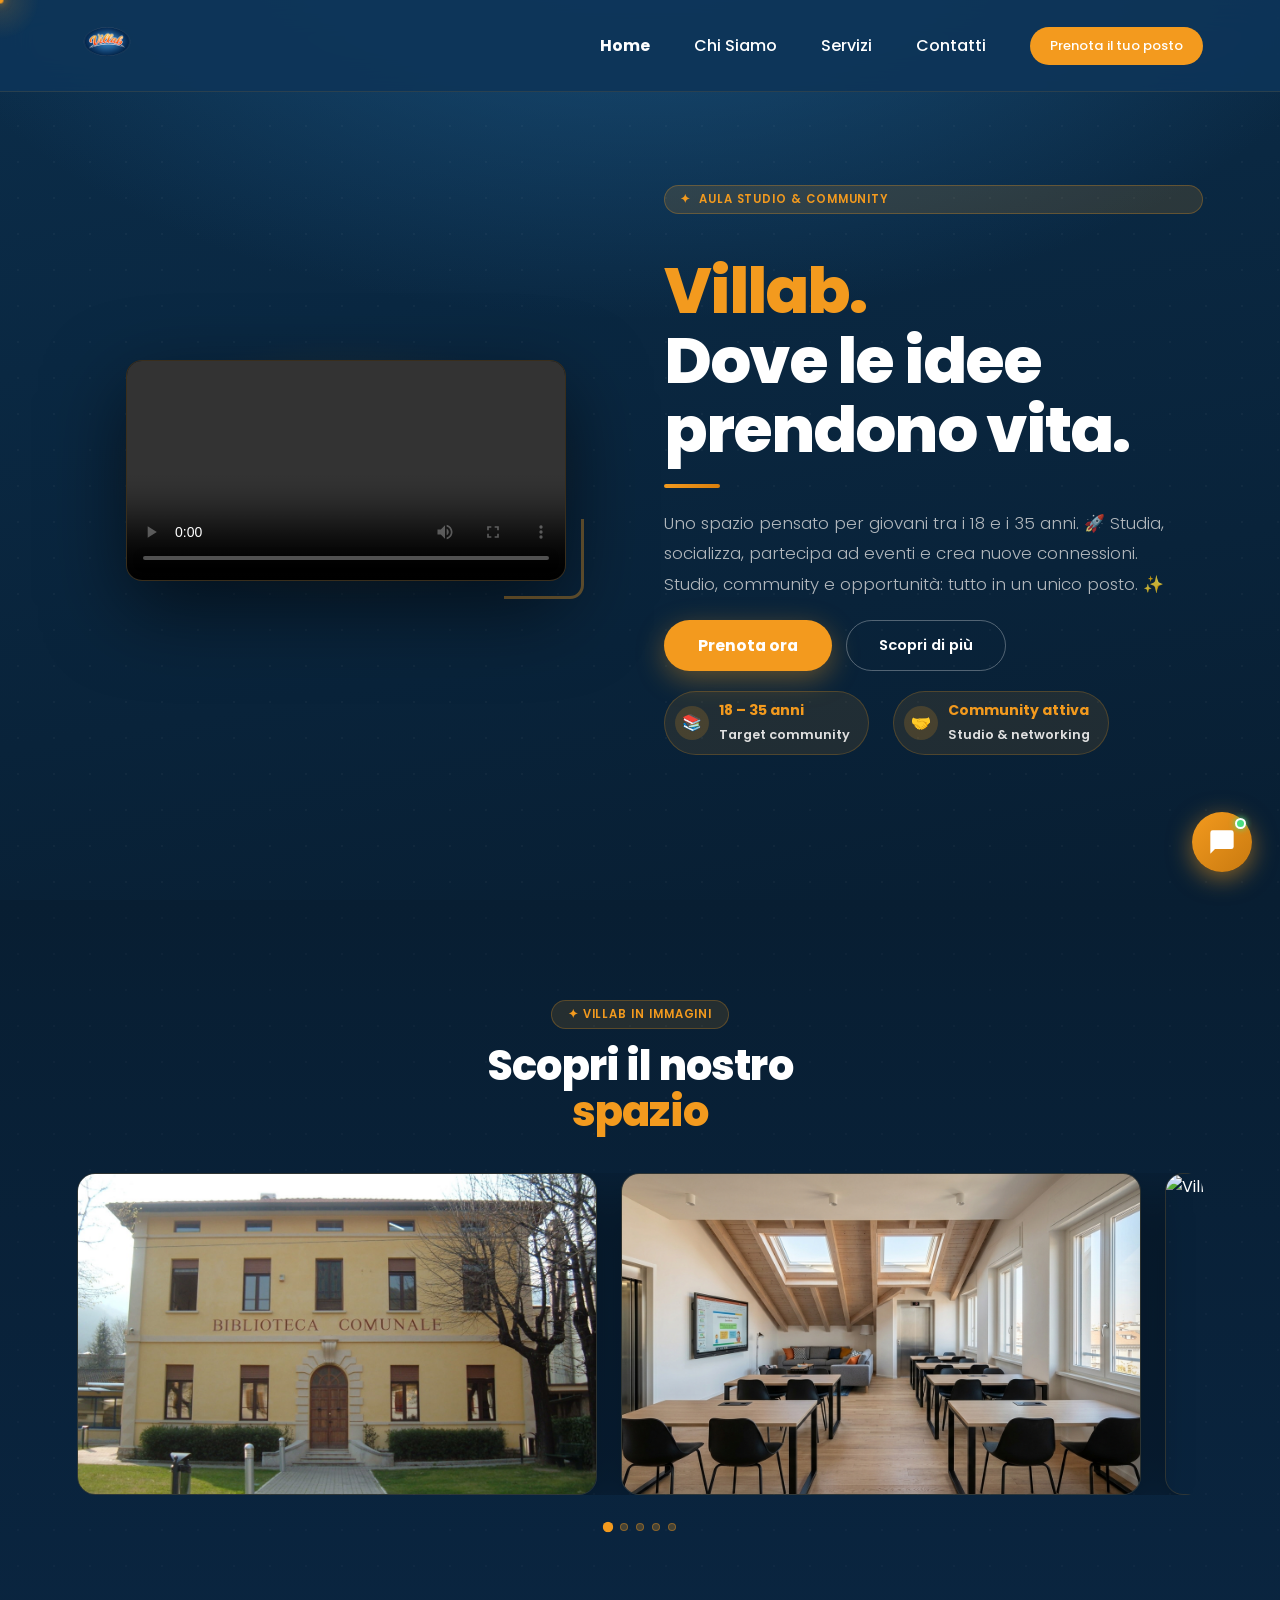
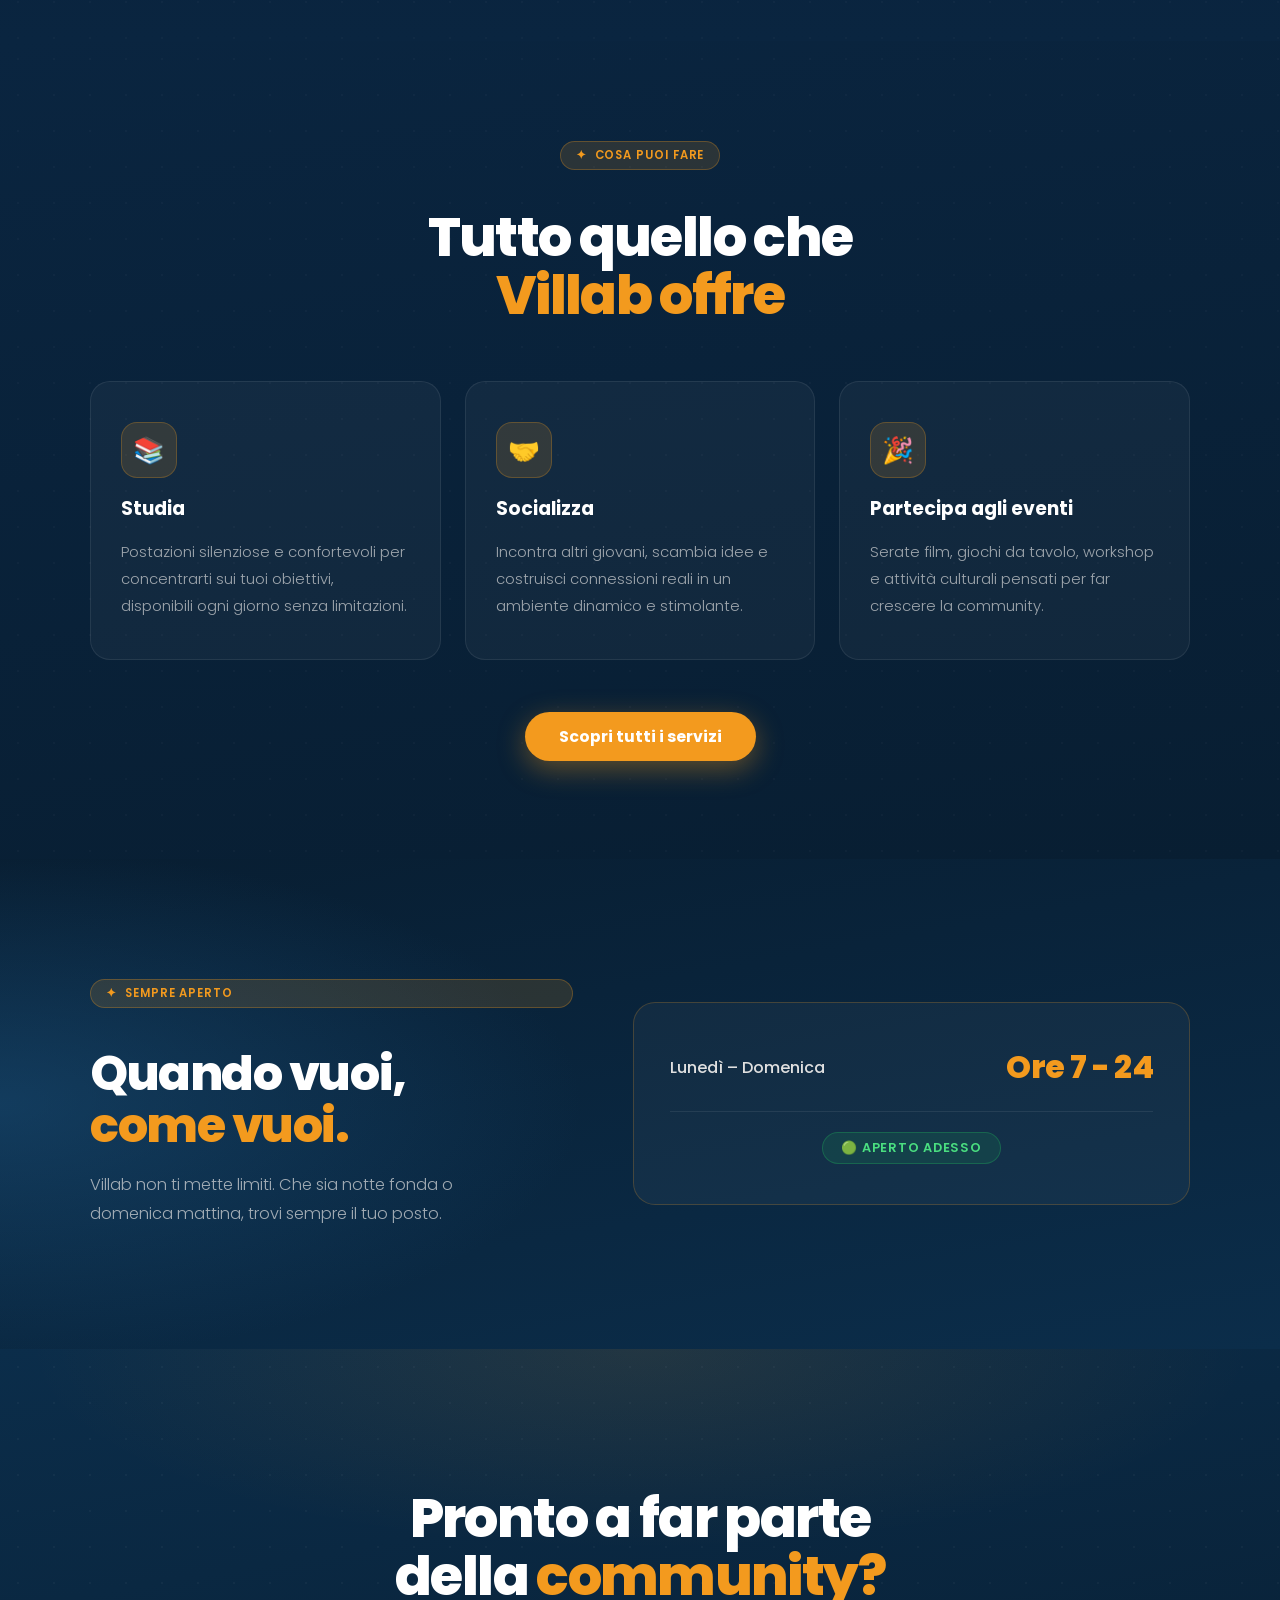
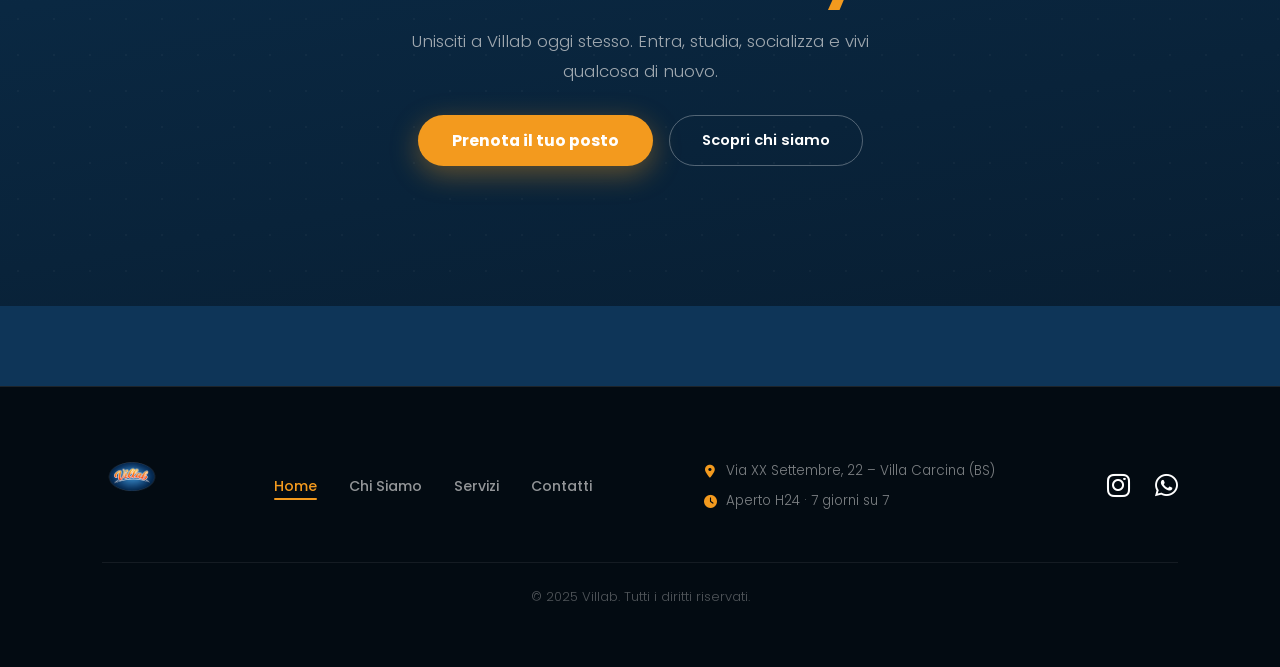
==== commit 825f10ff: "Update Index.html" ====
--- a/Index.html
+++ b/Index.html
@@ -32,7 +32,7 @@
 
     <!-- Menu desktop + mobile -->
     <div class="nav-menu" id="nav-menu">
-      <a href="IndexHome.html" class="nav-active">Home</a>
+      <a href="index.html" class="nav-active">Home</a>
       <a href="chiSiamoWeb.html">Chi Siamo</a>
       <a href="serviziWeb.html">Servizi</a>
       <a href="ContattiWeb.html">Contatti</a>
@@ -183,7 +183,7 @@
       <div class="orari-card reveal">
         <div class="orari-row">
           <span class="orari-day">Lunedì – Domenica</span>
-          <span class="orari-time">H24</span>
+          <span class="orari-time">Ore 7 - 24</span>
         </div>
         <div class="orari-divider"></div>
         <div class="orari-badge-wrap">
@@ -211,12 +211,12 @@
   <!-- ========== FOOTER ========== -->
   <footer>
     <div class="footer-container">
-      <a href="IndexHome.html">
+      <a href="index.html">
         <img src="images/logo.png" alt="Villab Logo" class="footer-logo" />
       </a>
 
       <div class="footer-nav">
-        <a href="IndexHome.html" class="footer-nav-active">Home</a>
+        <a href="index.html" class="footer-nav-active">Home</a>
         <a href="chiSiamoWeb.html">Chi Siamo</a>
         <a href="ServiziWeb.html">Servizi</a>
         <a href="ContattiWeb.html">Contatti</a>
@@ -380,6 +380,357 @@
     })();
   </script>
 
+  <!-- ========== CHATBOT FLOTTANTE ========== -->
+  <style>
+    /* --- Pulsante icona chat --- */
+    #chat-fab {
+      position: fixed;
+      bottom: 28px;
+      right: 28px;
+      width: 60px;
+      height: 60px;
+      border-radius: 50%;
+      background: linear-gradient(135deg, #f39a1e, #c97a10);
+      border: none;
+      cursor: pointer;
+      display: flex;
+      align-items: center;
+      justify-content: center;
+      box-shadow: 0 6px 24px rgba(243,154,30,0.55);
+      z-index: 9999;
+      transition: transform 0.2s, box-shadow 0.2s;
+    }
+    #chat-fab:hover {
+      transform: scale(1.1);
+      box-shadow: 0 10px 32px rgba(243,154,30,0.7);
+    }
+    #chat-fab svg { width: 28px; height: 28px; fill: #fff; }
+    #chat-fab .icon-close { display: none; }
+    #chat-fab.open .icon-chat  { display: none; }
+    #chat-fab.open .icon-close { display: block; }
+
+    /* Pallino notifica */
+    #chat-fab::after {
+      content: '';
+      position: absolute;
+      top: 6px; right: 6px;
+      width: 11px; height: 11px;
+      border-radius: 50%;
+      background: #4ade80;
+      border: 2px solid #fff;
+      box-shadow: 0 0 6px #4ade80;
+      animation: pulse-dot 2s infinite;
+    }
+    #chat-fab.open::after { display: none; }
+    @keyframes pulse-dot {
+      0%,100% { opacity:1; }
+      50% { opacity: 0.4; }
+    }
+
+    /* --- Finestra chat --- */
+    #chat-popup {
+      position: fixed;
+      bottom: 104px;
+      right: 28px;
+      width: 370px;
+      max-height: 600px;
+      border-radius: 20px;
+      overflow: hidden;
+      box-shadow: 0 24px 60px rgba(0,0,0,0.55);
+      z-index: 9998;
+      display: none;
+      flex-direction: column;
+      background: #0b2d4a;
+      border: 1px solid rgba(243,154,30,0.3);
+      font-family: 'Poppins', sans-serif;
+      animation: popIn 0.28s cubic-bezier(.34,1.56,.64,1) forwards;
+    }
+    #chat-popup.visible { display: flex; }
+    @keyframes popIn {
+      from { opacity: 0; transform: scale(0.88) translateY(20px); }
+      to   { opacity: 1; transform: scale(1)    translateY(0); }
+    }
+
+    /* Header popup */
+    .cp-header {
+      display: flex;
+      align-items: center;
+      gap: 12px;
+      padding: 14px 18px;
+      background: rgba(10,40,68,0.95);
+      border-bottom: 1px solid rgba(243,154,30,0.3);
+    }
+    .cp-avatar {
+      width: 36px; height: 36px;
+      border-radius: 50%;
+      background: linear-gradient(135deg, #f39a1e, #f7b731);
+      display: flex; align-items: center; justify-content: center;
+      font-size: 1rem;
+      box-shadow: 0 0 12px rgba(243,154,30,0.4);
+      flex-shrink: 0;
+    }
+    .cp-info .cp-name { font-weight: 600; font-size: 0.9rem; color: #fff; }
+    .cp-info .cp-status {
+      display: flex; align-items: center; gap: 5px;
+      font-size: 0.72rem; color: #4ade80;
+    }
+    .cp-info .cp-status::before {
+      content: '';
+      width: 6px; height: 6px;
+      border-radius: 50%; background: #4ade80;
+      box-shadow: 0 0 6px #4ade80;
+      animation: pulse 2s infinite;
+    }
+    @keyframes pulse { 0%,100%{opacity:1}50%{opacity:.4} }
+
+    /* Messaggi */
+    .cp-messages {
+      padding: 16px 16px 8px;
+      height: 240px;
+      overflow-y: auto;
+      display: flex;
+      flex-direction: column;
+      gap: 12px;
+      scrollbar-width: thin;
+      scrollbar-color: #f39a1e transparent;
+    }
+    .cp-messages::-webkit-scrollbar { width: 4px; }
+    .cp-messages::-webkit-scrollbar-thumb { background: #f39a1e; border-radius: 4px; }
+
+    .cp-msg { display: flex; flex-direction: column; max-width: 82%; animation: fadeUp .3s ease forwards; opacity: 0; }
+    .cp-msg.bot  { align-self: flex-start; }
+    .cp-msg.user { align-self: flex-end; }
+    @keyframes fadeUp { from{opacity:0;transform:translateY(8px)}to{opacity:1;transform:translateY(0)} }
+
+    .cp-bubble {
+      padding: 10px 14px;
+      border-radius: 16px;
+      font-size: 0.83rem;
+      line-height: 1.55;
+      word-break: break-word;
+    }
+    .cp-msg.bot  .cp-bubble {
+      background: rgba(30,90,137,0.3);
+      border: 1px solid rgba(243,154,30,0.2);
+      border-bottom-left-radius: 4px;
+      color: #dde6ee;
+    }
+    .cp-msg.user .cp-bubble {
+      background: #f39a1e;
+      border: 1px solid #c97a10;
+      border-bottom-right-radius: 4px;
+      color: #0b2d4a;
+      font-weight: 500;
+    }
+    .cp-meta { font-size: 0.66rem; color: rgba(200,220,240,0.45); margin-top: 3px; padding: 0 3px; }
+    .cp-msg.user .cp-meta { text-align: right; }
+
+    /* Typing dots */
+    .cp-typing .cp-bubble { display:flex; align-items:center; gap:5px; padding:12px 14px; }
+    .cp-dot { width:7px;height:7px;border-radius:50%;background:#f39a1e;animation:bounce 1.2s infinite; }
+    .cp-dot:nth-child(2){animation-delay:.2s}.cp-dot:nth-child(3){animation-delay:.4s}
+    @keyframes bounce{0%,80%,100%{transform:translateY(0)}40%{transform:translateY(-6px)}}
+
+    /* Suggerimenti */
+    .cp-suggestions {
+      padding: 6px 14px 12px;
+      background: rgba(10,40,68,0.3);
+      border-top: 1px solid rgba(243,154,30,0.12);
+    }
+    .cp-sugg-title { font-size: 0.65rem; text-transform: uppercase; letter-spacing:.1em; color: rgba(200,220,240,0.4); margin-bottom: 7px; }
+    .cp-sugg-grid { display: grid; grid-template-columns: 1fr 1fr; gap: 6px; }
+    .cp-sugg-btn {
+      background: rgba(30,90,137,0.25);
+      border: 1px solid rgba(243,154,30,0.18);
+      border-radius: 9px;
+      padding: 7px 9px;
+      font-family: 'Poppins', sans-serif;
+      font-size: 0.7rem;
+      color: #b8cfe0;
+      text-align: left;
+      cursor: pointer;
+      transition: all .18s;
+      display: flex; align-items: center; gap: 5px;
+      line-height: 1.35;
+    }
+    .cp-sugg-btn:hover { background:rgba(30,90,137,.5); border-color:#f39a1e; transform:translateY(-1px); }
+    .cp-sugg-btn .q-icon { color:#f39a1e; font-size:.9rem; }
+
+    /* Input area */
+    .cp-input-area {
+      display: flex; gap: 8px;
+      padding: 12px 14px;
+      border-top: 1px solid rgba(243,154,30,0.18);
+      background: rgba(10,40,68,0.4);
+    }
+    .cp-input-area input {
+      flex: 1;
+      background: rgba(10,40,68,0.7);
+      border: 1px solid rgba(243,154,30,0.2);
+      border-radius: 30px;
+      padding: 9px 15px;
+      font-size: 0.82rem;
+      font-family: 'Poppins', sans-serif;
+      color: #fff;
+      outline: none;
+      transition: border-color .2s;
+    }
+    .cp-input-area input::placeholder { color: rgba(200,220,240,0.35); }
+    .cp-input-area input:focus { border-color: #f39a1e; }
+    .cp-send {
+      width:38px;height:38px; border-radius:50%; border:none;
+      background: linear-gradient(135deg,#f39a1e,#c97a10);
+      color:#0b2d4a; cursor:pointer; display:flex; align-items:center; justify-content:center;
+      transition: transform .15s, box-shadow .15s;
+      box-shadow: 0 4px 14px rgba(243,154,30,0.35); flex-shrink:0;
+    }
+    .cp-send:hover { transform:scale(1.08); box-shadow:0 6px 20px rgba(243,154,30,.5); }
+    .cp-send svg { width:15px;height:15px;stroke:currentColor; }
+
+    @media(max-width:480px){
+      #chat-popup { width: calc(100vw - 32px); right:16px; bottom:96px; }
+      #chat-fab { bottom:20px; right:16px; }
+      .cp-sugg-grid { grid-template-columns: 1fr; }
+    }
+  </style>
+
+  <!-- FAB Button -->
+  <button id="chat-fab" aria-label="Apri chatbot Villab">
+    <!-- Icona chat -->
+    <svg class="icon-chat" viewBox="0 0 24 24" xmlns="http://www.w3.org/2000/svg">
+      <path d="M20 2H4a2 2 0 00-2 2v18l4-4h14a2 2 0 002-2V4a2 2 0 00-2-2z"/>
+    </svg>
+    <!-- Icona X -->
+    <svg class="icon-close" viewBox="0 0 24 24" xmlns="http://www.w3.org/2000/svg">
+      <path d="M18 6L6 18M6 6l12 12" stroke="#fff" stroke-width="2.5" stroke-linecap="round" fill="none"/>
+    </svg>
+  </button>
+
+  <!-- Popup Chat -->
+  <div id="chat-popup" role="dialog" aria-label="Chatbot Villab">
+    <div class="cp-header">
+      <div class="cp-avatar">🏠</div>
+      <div class="cp-info">
+        <div class="cp-name">Assistente Villab</div>
+        <div class="cp-status">Online ora</div>
+      </div>
+    </div>
+
+    <div class="cp-messages" id="cpMessages"></div>
+
+    <div class="cp-suggestions">
+      <div class="cp-sugg-title">✴️ Domande rapide</div>
+      <div class="cp-sugg-grid" id="cpSuggGrid"></div>
+    </div>
+
+    <div class="cp-input-area">
+      <input type="text" id="cpInput" placeholder="Scrivi un messaggio…" autocomplete="off"/>
+      <button class="cp-send" id="cpSend" title="Invia">
+        <svg viewBox="0 0 24 24" fill="none" stroke-width="2.5">
+          <line x1="22" y1="2" x2="11" y2="13"/>
+          <polygon points="22 2 15 22 11 13 2 9 22 2"/>
+        </svg>
+      </button>
+    </div>
+  </div>
+
+  <script>
+    (function(){
+      const qa = [
+        { icon:"🏛️", q:"Cos'è Villab?",      a:"Villab è un'aula studio e centro giovani nella mansarda della biblioteca, per ragazzi 18-35." },
+        { icon:"🕐", q:"Orari apertura?",     a:"Tutti i giorni 7:00-24:00. Sempre aperto!" },
+        { icon:"🔑", q:"Come accedere?",      a:"Richiedi il badge online. Ingresso da scala esterna o ascensore (9-18)." },
+        { icon:"💸", q:"È gratuito?",         a:"Sì, per i tesserati è gratuito/agevolato." },
+        { icon:"📅", q:"Prenotazione?",       a:"Posti liberi, ma puoi prenotare online per sicurezza." },
+        { icon:"💡", q:"Servizi?",            a:"Wi‑Fi, prese, sale riunioni, bacheca." },
+        { icon:"🎉", q:"Socializzare?",       a:"Certo! Serate, giochi, workshop." },
+        { icon:"📋", q:"Sale riunioni?",      a:"Sì, prenotabili su richiesta." },
+        { icon:"💬", q:"Contatti?",           a:"WhatsApp +39 320 696 6688, IG @villab_villacarcina." },
+        { icon:"📍", q:"Dove siamo?",         a:"Mansarda biblioteca, Villa Carcina." }
+      ];
+
+      const fab      = document.getElementById('chat-fab');
+      const popup    = document.getElementById('chat-popup');
+      const messEl   = document.getElementById('cpMessages');
+      const inputEl  = document.getElementById('cpInput');
+      const sendEl   = document.getElementById('cpSend');
+      const suggGrid = document.getElementById('cpSuggGrid');
+      let welcomed   = false;
+
+      function getTime(){
+        return new Date().toLocaleTimeString('it-IT',{hour:'2-digit',minute:'2-digit'});
+      }
+
+      function addMsg(text, role){
+        const w = document.createElement('div');
+        w.className = `cp-msg ${role}`;
+        w.innerHTML = `<div class="cp-bubble">${text}</div><div class="cp-meta">${role==='bot'?'Villab · ':''}${getTime()}</div>`;
+        messEl.appendChild(w);
+        messEl.scrollTop = messEl.scrollHeight;
+      }
+
+      function showTyping(){
+        const w = document.createElement('div');
+        w.className = 'cp-msg bot cp-typing'; w.id = 'cpTyping';
+        w.innerHTML = `<div class="cp-bubble"><span class="cp-dot"></span><span class="cp-dot"></span><span class="cp-dot"></span></div>`;
+        messEl.appendChild(w);
+        messEl.scrollTop = messEl.scrollHeight;
+      }
+      function removeTyping(){ const t=document.getElementById('cpTyping'); if(t)t.remove(); }
+
+      function botReply(text){
+        showTyping();
+        setTimeout(()=>{ removeTyping(); addMsg(text,'bot'); }, 900+Math.random()*400);
+      }
+
+      function findAnswer(t){
+        t = t.toLowerCase();
+        for(const item of qa){
+          const kw = item.q.toLowerCase().split(' ').filter(w=>w.length>3);
+          if(kw.some(k=>t.includes(k))) return item.a;
+        }
+        return "Non ho trovato una risposta precisa. Contattaci su WhatsApp o Instagram! 😊";
+      }
+
+      function handleSend(){
+        const text = inputEl.value.trim();
+        if(!text) return;
+        addMsg(text,'user');
+        inputEl.value='';
+        botReply(findAnswer(text));
+      }
+
+      sendEl.addEventListener('click', handleSend);
+      inputEl.addEventListener('keydown', e=>{ if(e.key==='Enter') handleSend(); });
+
+      // Suggerimenti
+      qa.forEach(item=>{
+        const btn = document.createElement('button');
+        btn.className = 'cp-sugg-btn';
+        btn.innerHTML = `<span class="q-icon">${item.icon}</span>${item.q}`;
+        btn.addEventListener('click',()=>{ addMsg(item.q,'user'); botReply(item.a); });
+        suggGrid.appendChild(btn);
+      });
+
+      // Toggle apertura/chiusura
+      fab.addEventListener('click',()=>{
+        const isOpen = popup.classList.contains('visible');
+        if(isOpen){
+          popup.classList.remove('visible');
+          fab.classList.remove('open');
+        } else {
+          popup.classList.add('visible');
+          fab.classList.add('open');
+          inputEl.focus();
+          if(!welcomed){
+            welcomed = true;
+            setTimeout(()=> addMsg("Ciao! 👋 Sono l'assistente di Villab. Scegli una domanda o scrivimi liberamente!",'bot'), 400);
+          }
+        }
+      });
+    })();
+  </script>
+
   <script>
     /* ---- Cursore Spotlight ---- */
     (function () {
@@ -419,4 +770,4 @@
     })();
   </script>
 </body>
-</html>+</html>
